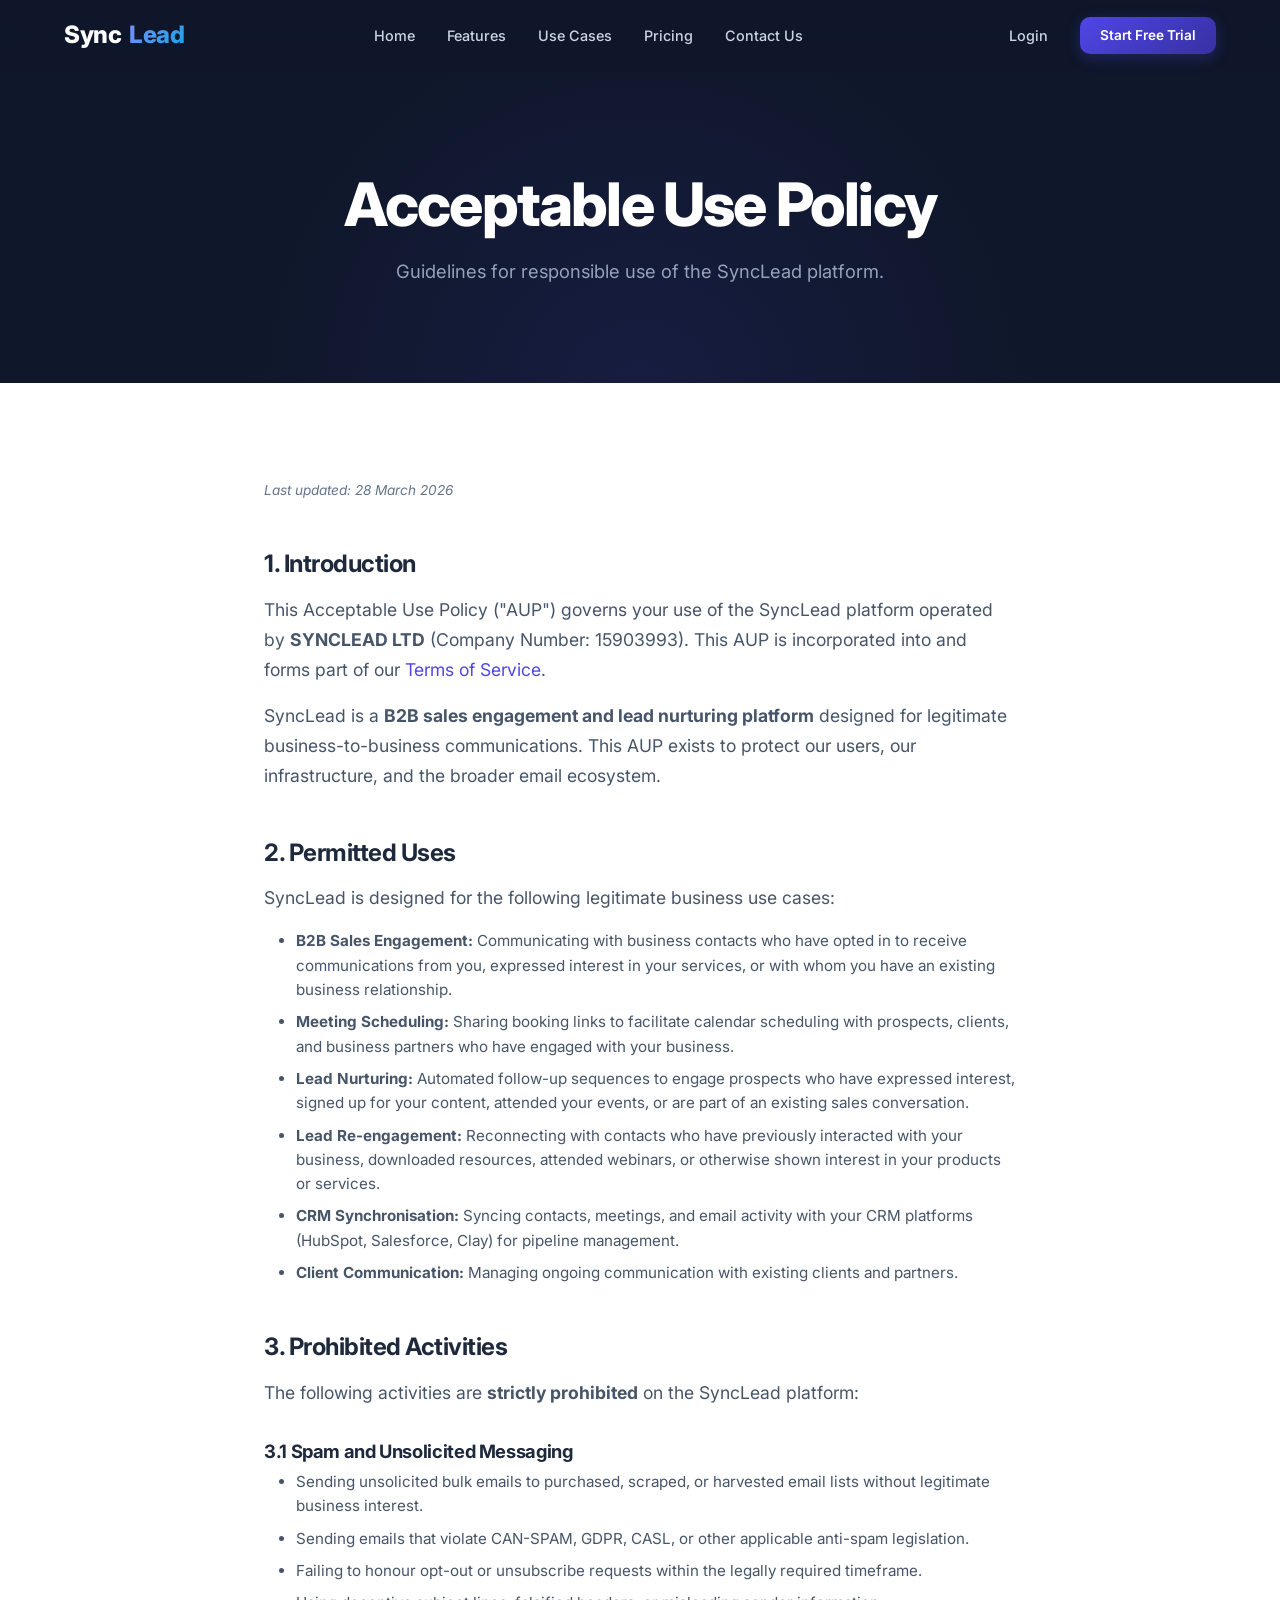
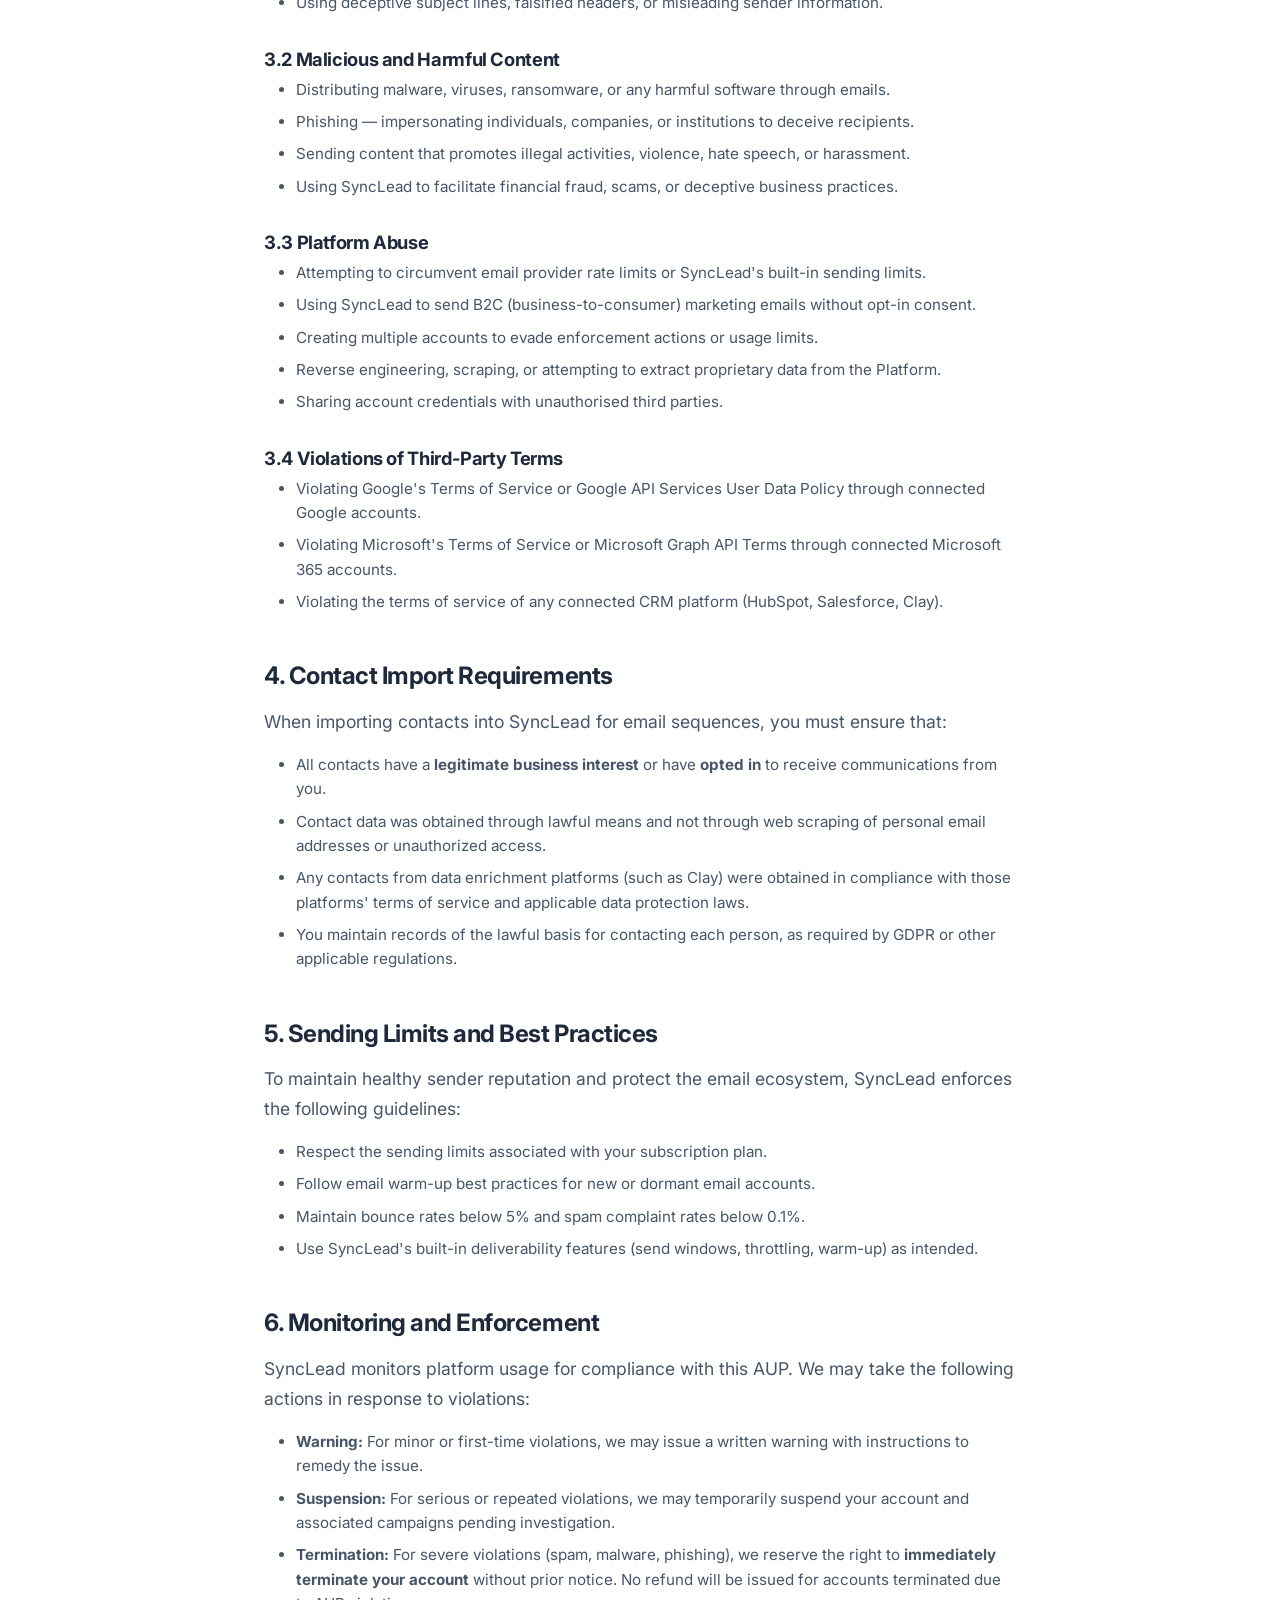
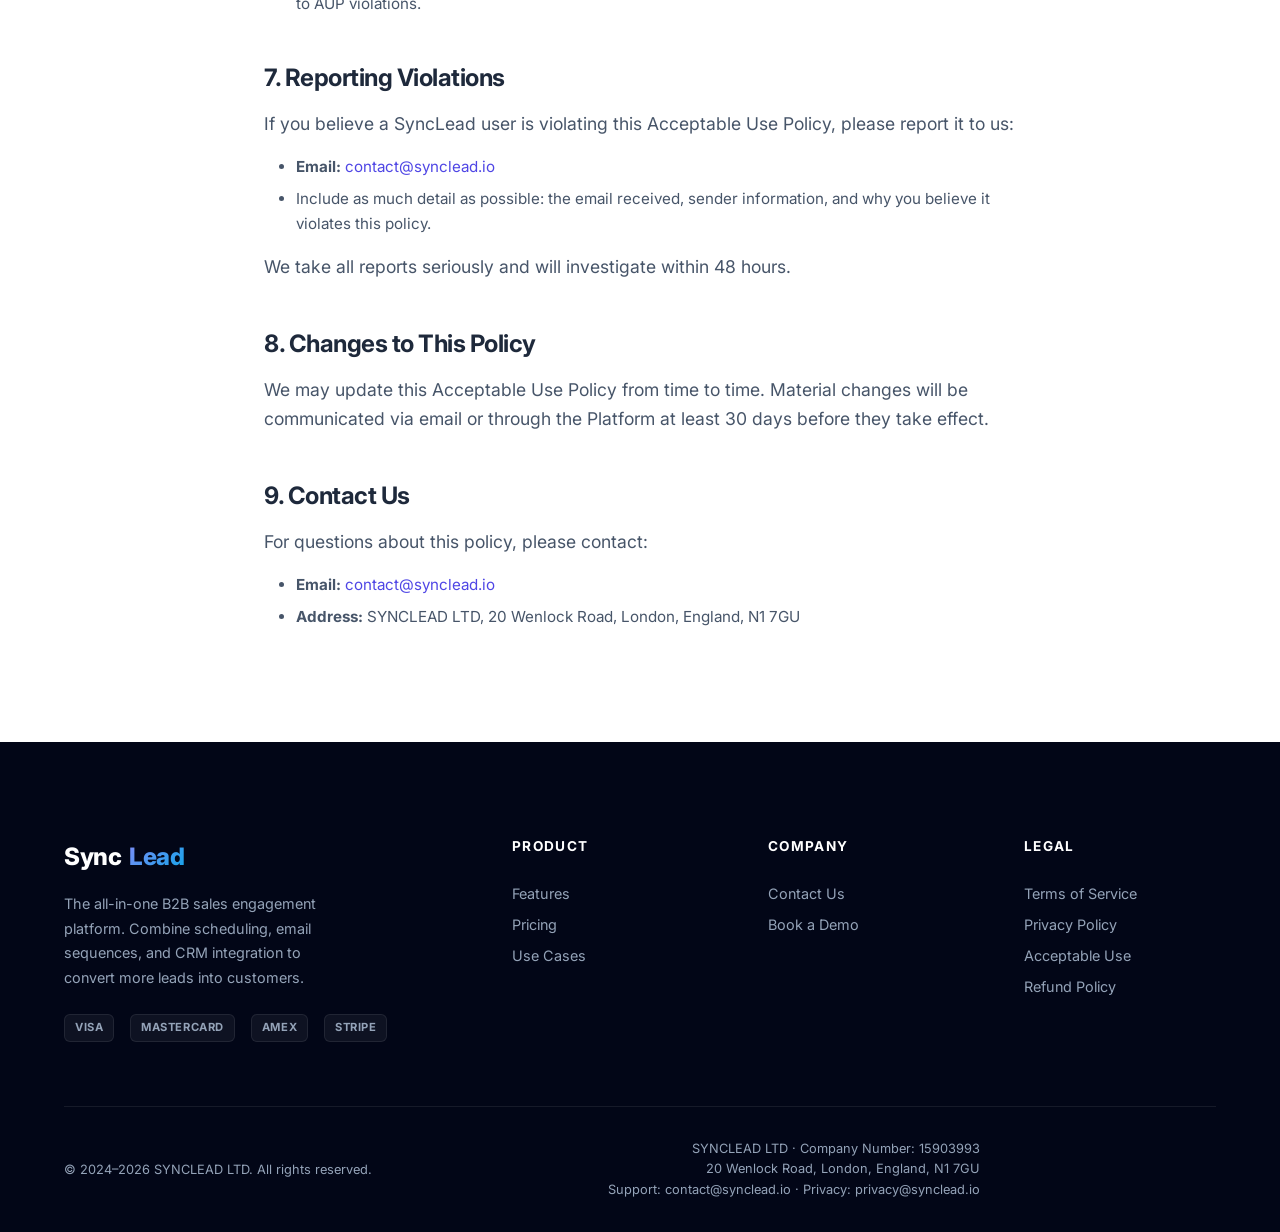
==== acceptable-use/index.html @ 943e2d4a "Initial commit: Synclead website" ====
<!DOCTYPE html>
<html lang="en">
<head>
  <meta charset="UTF-8">
  <meta name="viewport" content="width=device-width, initial-scale=1.0">
  <title>Acceptable Use Policy — SyncLead</title>
  <meta name="description" content="SyncLead Acceptable Use Policy. Learn about permitted and prohibited uses of our B2B sales engagement platform. Anti-spam compliance and enforcement guidelines.">
  <meta name="author" content="SYNCLEAD LTD">
  <link rel="canonical" href="https://synclead.io/acceptable-use">
  <link rel="stylesheet" href="../css/index.css">
</head>
<body>

  <!-- Navigation -->
  <nav class="navbar" id="navbar">
    <div class="container">
      <a href="../index.html" class="nav-logo">Sync<span>Lead</span></a>
      <div class="nav-links" id="nav-links">
        <a href="../index.html">Home</a>
        <a href="../features/index.html">Features</a>
        <a href="../use-cases/index.html">Use Cases</a>
        <a href="../pricing/index.html">Pricing</a>
        <a href="../contact/index.html">Contact Us</a>
      </div>
      <div class="nav-actions" id="nav-actions">
        <a href="https://calendly.com/mubashar_ali/mubashar" class="btn-login">Login</a>
        <a href="https://calendly.com/mubashar_ali/mubashar" class="btn btn-primary btn-sm">Start Free Trial</a>
      </div>
      <button class="nav-toggle" id="nav-toggle" aria-label="Toggle navigation">
        <span></span><span></span><span></span>
      </button>
    </div>
  </nav>

  <!-- Page Header -->
  <section class="page-header">
    <div class="container">
      <h1>Acceptable Use Policy</h1>
      <p>Guidelines for responsible use of the SyncLead platform.</p>
    </div>
  </section>

  <!-- Content -->
  <div class="legal-content">
    <p class="legal-updated">Last updated: 28 March 2026</p>

    <h2>1. Introduction</h2>
    <p>This Acceptable Use Policy ("AUP") governs your use of the SyncLead platform operated by <strong>SYNCLEAD LTD</strong> (Company Number: 15903993). This AUP is incorporated into and forms part of our <a href="../terms/index.html">Terms of Service</a>.</p>
    <p>SyncLead is a <strong>B2B sales engagement and lead nurturing platform</strong> designed for legitimate business-to-business communications. This AUP exists to protect our users, our infrastructure, and the broader email ecosystem.</p>

    <h2>2. Permitted Uses</h2>
    <p>SyncLead is designed for the following legitimate business use cases:</p>
    <ul>
      <li><strong>B2B Sales Engagement:</strong> Communicating with business contacts who have opted in to receive communications from you, expressed interest in your services, or with whom you have an existing business relationship.</li>
      <li><strong>Meeting Scheduling:</strong> Sharing booking links to facilitate calendar scheduling with prospects, clients, and business partners who have engaged with your business.</li>
      <li><strong>Lead Nurturing:</strong> Automated follow-up sequences to engage prospects who have expressed interest, signed up for your content, attended your events, or are part of an existing sales conversation.</li>
      <li><strong>Lead Re-engagement:</strong> Reconnecting with contacts who have previously interacted with your business, downloaded resources, attended webinars, or otherwise shown interest in your products or services.</li>
      <li><strong>CRM Synchronisation:</strong> Syncing contacts, meetings, and email activity with your CRM platforms (HubSpot, Salesforce, Clay) for pipeline management.</li>
      <li><strong>Client Communication:</strong> Managing ongoing communication with existing clients and partners.</li>
    </ul>

    <h2>3. Prohibited Activities</h2>
    <p>The following activities are <strong>strictly prohibited</strong> on the SyncLead platform:</p>

    <h3>3.1 Spam and Unsolicited Messaging</h3>
    <ul>
      <li>Sending unsolicited bulk emails to purchased, scraped, or harvested email lists without legitimate business interest.</li>
      <li>Sending emails that violate CAN-SPAM, GDPR, CASL, or other applicable anti-spam legislation.</li>
      <li>Failing to honour opt-out or unsubscribe requests within the legally required timeframe.</li>
      <li>Using deceptive subject lines, falsified headers, or misleading sender information.</li>
    </ul>

    <h3>3.2 Malicious and Harmful Content</h3>
    <ul>
      <li>Distributing malware, viruses, ransomware, or any harmful software through emails.</li>
      <li>Phishing — impersonating individuals, companies, or institutions to deceive recipients.</li>
      <li>Sending content that promotes illegal activities, violence, hate speech, or harassment.</li>
      <li>Using SyncLead to facilitate financial fraud, scams, or deceptive business practices.</li>
    </ul>

    <h3>3.3 Platform Abuse</h3>
    <ul>
      <li>Attempting to circumvent email provider rate limits or SyncLead's built-in sending limits.</li>
      <li>Using SyncLead to send B2C (business-to-consumer) marketing emails without opt-in consent.</li>
      <li>Creating multiple accounts to evade enforcement actions or usage limits.</li>
      <li>Reverse engineering, scraping, or attempting to extract proprietary data from the Platform.</li>
      <li>Sharing account credentials with unauthorised third parties.</li>
    </ul>

    <h3>3.4 Violations of Third-Party Terms</h3>
    <ul>
      <li>Violating Google's Terms of Service or Google API Services User Data Policy through connected Google accounts.</li>
      <li>Violating Microsoft's Terms of Service or Microsoft Graph API Terms through connected Microsoft 365 accounts.</li>
      <li>Violating the terms of service of any connected CRM platform (HubSpot, Salesforce, Clay).</li>
    </ul>

    <h2>4. Contact Import Requirements</h2>
    <p>When importing contacts into SyncLead for email sequences, you must ensure that:</p>
    <ul>
      <li>All contacts have a <strong>legitimate business interest</strong> or have <strong>opted in</strong> to receive communications from you.</li>
      <li>Contact data was obtained through lawful means and not through web scraping of personal email addresses or unauthorized access.</li>
      <li>Any contacts from data enrichment platforms (such as Clay) were obtained in compliance with those platforms' terms of service and applicable data protection laws.</li>
      <li>You maintain records of the lawful basis for contacting each person, as required by GDPR or other applicable regulations.</li>
    </ul>

    <h2>5. Sending Limits and Best Practices</h2>
    <p>To maintain healthy sender reputation and protect the email ecosystem, SyncLead enforces the following guidelines:</p>
    <ul>
      <li>Respect the sending limits associated with your subscription plan.</li>
      <li>Follow email warm-up best practices for new or dormant email accounts.</li>
      <li>Maintain bounce rates below 5% and spam complaint rates below 0.1%.</li>
      <li>Use SyncLead's built-in deliverability features (send windows, throttling, warm-up) as intended.</li>
    </ul>

    <h2>6. Monitoring and Enforcement</h2>
    <p>SyncLead monitors platform usage for compliance with this AUP. We may take the following actions in response to violations:</p>
    <ul>
      <li><strong>Warning:</strong> For minor or first-time violations, we may issue a written warning with instructions to remedy the issue.</li>
      <li><strong>Suspension:</strong> For serious or repeated violations, we may temporarily suspend your account and associated campaigns pending investigation.</li>
      <li><strong>Termination:</strong> For severe violations (spam, malware, phishing), we reserve the right to <strong>immediately terminate your account</strong> without prior notice. No refund will be issued for accounts terminated due to AUP violations.</li>
    </ul>

    <h2>7. Reporting Violations</h2>
    <p>If you believe a SyncLead user is violating this Acceptable Use Policy, please report it to us:</p>
    <ul>
      <li><strong>Email:</strong> <a href="mailto:contact@synclead.io">contact@synclead.io</a></li>
      <li>Include as much detail as possible: the email received, sender information, and why you believe it violates this policy.</li>
    </ul>
    <p>We take all reports seriously and will investigate within 48 hours.</p>

    <h2>8. Changes to This Policy</h2>
    <p>We may update this Acceptable Use Policy from time to time. Material changes will be communicated via email or through the Platform at least 30 days before they take effect.</p>

    <h2>9. Contact Us</h2>
    <p>For questions about this policy, please contact:</p>
    <ul>
      <li><strong>Email:</strong> <a href="mailto:contact@synclead.io">contact@synclead.io</a></li>
      <li><strong>Address:</strong> SYNCLEAD LTD, 20 Wenlock Road, London, England, N1 7GU</li>
    </ul>
  </div>

  <!-- Footer -->
  <footer class="footer" id="footer">
    <div class="container">
      <div class="footer-grid">
        <div class="footer-brand">
          <div class="nav-logo">Sync<span>Lead</span></div>
          <p>The all-in-one B2B sales engagement platform. Combine scheduling, email sequences, and CRM integration to convert more leads into customers.</p>
          <div class="payment-icons">
            <span class="payment-icon">Visa</span>
            <span class="payment-icon">Mastercard</span>
            <span class="payment-icon">Amex</span>
            <span class="payment-icon">Stripe</span>
          </div>
        </div>
        <div class="footer-column">
          <h4>Product</h4>
          <a href="../features/index.html">Features</a>
          <a href="../pricing/index.html">Pricing</a>
          <a href="../use-cases/index.html">Use Cases</a>
        </div>
        <div class="footer-column">
          <h4>Company</h4>
          <a href="../contact/index.html">Contact Us</a>
          <a href="https://calendly.com/mubashar_ali/mubashar">Book a Demo</a>
        </div>
        <div class="footer-column">
          <h4>Legal</h4>
          <a href="../terms/index.html">Terms of Service</a>
          <a href="../privacy/index.html">Privacy Policy</a>
          <a href="../acceptable-use/index.html">Acceptable Use</a>
          <a href="../refund/index.html">Refund Policy</a>
        </div>
      </div>
      <div class="footer-bottom">
        <p>&copy; 2024–2026 SYNCLEAD LTD. All rights reserved.</p>
        <div class="footer-legal">
          <p>SYNCLEAD LTD &middot; Company Number: 15903993<br>
          20 Wenlock Road, London, England, N1 7GU</p>
          <p>Support: <a href="mailto:contact@synclead.io">contact@synclead.io</a> &middot; Privacy: <a href="mailto:privacy@synclead.io">privacy@synclead.io</a></p>
        </div>
        <div class="payment-icons" style="visibility: hidden;"></div>
      </div>
    </div>
  </footer>

  <script src="../js/main.js"></script>
</body>
</html>
---- css/index.css ----
/* ================================================================
   SYNCLEAD.IO — Design System
   A clean, modern, enterprise-grade SaaS design system
   ================================================================ */

/* ── Google Font Import ───────────────────────────────────────── */
@import url('https://fonts.googleapis.com/css2?family=Inter:wght@300;400;500;600;700;800;900&display=swap');

/* ── CSS Custom Properties ────────────────────────────────────── */
:root {
  /* Brand Colors */
  --primary: #4F46E5;
  --primary-light: #818CF8;
  --primary-lighter: #C7D2FE;
  --primary-dark: #3730A3;
  --primary-darker: #312E81;
  --secondary: #0EA5E9;
  --secondary-light: #38BDF8;
  --secondary-dark: #0284C7;
  --accent: #8B5CF6;

  /* Backgrounds */
  --bg-dark: #0F172A;
  --bg-darker: #020617;
  --bg-medium: #1E293B;
  --bg-light: #F8FAFC;
  --bg-white: #FFFFFF;
  --bg-card-dark: rgba(30, 41, 59, 0.5);
  --bg-glass: rgba(255, 255, 255, 0.05);

  /* Text */
  --text-white: #FFFFFF;
  --text-primary: #F1F5F9;
  --text-secondary: #CBD5E1;
  --text-muted: #94A3B8;
  --text-dark: #1E293B;
  --text-dark-secondary: #475569;
  --text-dark-muted: #64748B;

  /* Status */
  --success: #10B981;
  --warning: #F59E0B;
  --error: #EF4444;

  /* Borders */
  --border-dark: rgba(255, 255, 255, 0.08);
  --border-light: rgba(0, 0, 0, 0.08);
  --border-primary: rgba(79, 70, 229, 0.3);

  /* Shadows */
  --shadow-sm: 0 1px 2px rgba(0, 0, 0, 0.05);
  --shadow-md: 0 4px 6px -1px rgba(0, 0, 0, 0.1), 0 2px 4px -2px rgba(0, 0, 0, 0.1);
  --shadow-lg: 0 10px 15px -3px rgba(0, 0, 0, 0.1), 0 4px 6px -4px rgba(0, 0, 0, 0.1);
  --shadow-xl: 0 20px 25px -5px rgba(0, 0, 0, 0.1), 0 8px 10px -6px rgba(0, 0, 0, 0.1);
  --shadow-glow: 0 0 40px rgba(79, 70, 229, 0.15);
  --shadow-glow-strong: 0 0 60px rgba(79, 70, 229, 0.25);

  /* Spacing */
  --space-xs: 0.25rem;
  --space-sm: 0.5rem;
  --space-md: 1rem;
  --space-lg: 1.5rem;
  --space-xl: 2rem;
  --space-2xl: 3rem;
  --space-3xl: 4rem;
  --space-4xl: 6rem;
  --space-5xl: 8rem;

  /* Radii */
  --radius-sm: 6px;
  --radius-md: 10px;
  --radius-lg: 16px;
  --radius-xl: 24px;
  --radius-full: 9999px;

  /* Transitions */
  --ease-out: cubic-bezier(0.16, 1, 0.3, 1);
  --ease-bounce: cubic-bezier(0.34, 1.56, 0.64, 1);
  --transition-fast: 150ms var(--ease-out);
  --transition-base: 250ms var(--ease-out);
  --transition-slow: 400ms var(--ease-out);

  /* Layout */
  --container-max: 1200px;
  --container-wide: 1400px;
  --nav-height: 72px;
}

/* ── CSS Reset & Base ─────────────────────────────────────────── */
*,
*::before,
*::after {
  margin: 0;
  padding: 0;
  box-sizing: border-box;
}

html {
  scroll-behavior: smooth;
  font-size: 16px;
  -webkit-text-size-adjust: 100%;
}

body {
  font-family: 'Inter', -apple-system, BlinkMacSystemFont, 'Segoe UI', Roboto, sans-serif;
  font-weight: 400;
  line-height: 1.6;
  color: var(--text-dark);
  background-color: var(--bg-white);
  overflow-x: hidden;
  -webkit-font-smoothing: antialiased;
  -moz-osx-font-smoothing: grayscale;
}

img {
  max-width: 100%;
  height: auto;
  display: block;
}

a {
  text-decoration: none;
  color: inherit;
  transition: color var(--transition-fast);
}

ul, ol {
  list-style: none;
}

button, input, textarea, select {
  font-family: inherit;
  font-size: inherit;
  border: none;
  outline: none;
  background: none;
}

button {
  cursor: pointer;
}

/* ── Typography ───────────────────────────────────────────────── */
h1, h2, h3, h4, h5, h6 {
  font-weight: 700;
  line-height: 1.2;
  letter-spacing: -0.02em;
}

h1 {
  font-size: clamp(2.25rem, 5vw, 3.75rem);
  font-weight: 800;
  letter-spacing: -0.03em;
}

h2 {
  font-size: clamp(1.75rem, 4vw, 2.75rem);
}

h3 {
  font-size: clamp(1.25rem, 2.5vw, 1.75rem);
}

h4 {
  font-size: clamp(1.1rem, 2vw, 1.35rem);
}

p {
  font-size: clamp(0.95rem, 1.5vw, 1.1rem);
  color: var(--text-dark-secondary);
  line-height: 1.7;
}

.text-gradient {
  background: linear-gradient(135deg, var(--primary-light), var(--secondary));
  -webkit-background-clip: text;
  -webkit-text-fill-color: transparent;
  background-clip: text;
}

.text-gradient-hero {
  background: linear-gradient(135deg, var(--text-white), var(--primary-lighter));
  -webkit-background-clip: text;
  -webkit-text-fill-color: transparent;
  background-clip: text;
}

/* ── Layout Utilities ─────────────────────────────────────────── */
.container {
  width: 100%;
  max-width: var(--container-max);
  margin: 0 auto;
  padding: 0 var(--space-lg);
}

.container-wide {
  max-width: var(--container-wide);
}

.section {
  padding: var(--space-5xl) 0;
}

.section-sm {
  padding: var(--space-3xl) 0;
}

.section-dark {
  background-color: var(--bg-dark);
  color: var(--text-primary);
}

.section-darker {
  background-color: var(--bg-darker);
  color: var(--text-primary);
}

.section-light {
  background-color: var(--bg-light);
}

.section-header {
  text-align: center;
  max-width: 700px;
  margin: 0 auto var(--space-3xl);
}

.section-header .badge {
  display: inline-flex;
  align-items: center;
  gap: var(--space-sm);
  padding: var(--space-xs) var(--space-md);
  border-radius: var(--radius-full);
  font-size: 0.8rem;
  font-weight: 600;
  text-transform: uppercase;
  letter-spacing: 0.05em;
  margin-bottom: var(--space-lg);
}

.badge-primary {
  background: rgba(79, 70, 229, 0.1);
  color: var(--primary);
  border: 1px solid rgba(79, 70, 229, 0.2);
}

.badge-primary-dark {
  background: rgba(79, 70, 229, 0.15);
  color: var(--primary-light);
  border: 1px solid rgba(79, 70, 229, 0.3);
}

.section-header h2 {
  margin-bottom: var(--space-md);
}

.section-header p {
  color: var(--text-dark-muted);
  font-size: 1.1rem;
}

.section-dark .section-header p {
  color: var(--text-muted);
}

/* ── Buttons ──────────────────────────────────────────────────── */
.btn {
  display: inline-flex;
  align-items: center;
  justify-content: center;
  gap: var(--space-sm);
  padding: 0.75rem 1.75rem;
  font-weight: 600;
  font-size: 0.95rem;
  border-radius: var(--radius-md);
  transition: all var(--transition-base);
  white-space: nowrap;
  position: relative;
  overflow: hidden;
}

.btn-primary {
  background: linear-gradient(135deg, var(--primary), var(--primary-dark));
  color: var(--text-white);
  box-shadow: 0 4px 15px rgba(79, 70, 229, 0.3);
}

.btn-primary:hover {
  transform: translateY(-2px);
  box-shadow: 0 8px 25px rgba(79, 70, 229, 0.4);
  background: linear-gradient(135deg, var(--primary-light), var(--primary));
}

.btn-secondary {
  background: var(--bg-glass);
  color: var(--text-white);
  border: 1px solid var(--border-dark);
  backdrop-filter: blur(10px);
}

.btn-secondary:hover {
  background: rgba(255, 255, 255, 0.1);
  border-color: rgba(255, 255, 255, 0.2);
  transform: translateY(-2px);
}

.btn-outline {
  background: transparent;
  color: var(--primary);
  border: 2px solid var(--primary);
}

.btn-outline:hover {
  background: var(--primary);
  color: var(--text-white);
  transform: translateY(-2px);
}

.btn-outline-light {
  background: transparent;
  color: var(--text-white);
  border: 2px solid rgba(255, 255, 255, 0.3);
}

.btn-outline-light:hover {
  background: rgba(255, 255, 255, 0.1);
  border-color: rgba(255, 255, 255, 0.5);
  transform: translateY(-2px);
}

.btn-lg {
  padding: 1rem 2.25rem;
  font-size: 1.05rem;
  border-radius: var(--radius-lg);
}

.btn-sm {
  padding: 0.5rem 1.25rem;
  font-size: 0.85rem;
}

.btn-group {
  display: flex;
  gap: var(--space-md);
  flex-wrap: wrap;
}

/* ── Navigation ───────────────────────────────────────────────── */
.navbar {
  position: fixed;
  top: 0;
  left: 0;
  right: 0;
  height: var(--nav-height);
  z-index: 1000;
  transition: all var(--transition-base);
  background: rgba(15, 23, 42, 0.8);
  backdrop-filter: blur(20px);
  border-bottom: 1px solid transparent;
}

.navbar.scrolled {
  background: rgba(15, 23, 42, 0.95);
  border-bottom-color: var(--border-dark);
  box-shadow: 0 4px 30px rgba(0, 0, 0, 0.2);
}

.navbar .container {
  display: flex;
  align-items: center;
  justify-content: space-between;
  height: 100%;
}

.nav-logo {
  font-size: 1.5rem;
  font-weight: 800;
  color: var(--text-white);
  letter-spacing: -0.02em;
  display: flex;
  align-items: center;
  gap: var(--space-sm);
}

.nav-logo span {
  background: linear-gradient(135deg, var(--primary-light), var(--secondary));
  -webkit-background-clip: text;
  -webkit-text-fill-color: transparent;
  background-clip: text;
}

.nav-links {
  display: flex;
  align-items: center;
  gap: var(--space-xl);
}

.nav-links a {
  color: var(--text-secondary);
  font-weight: 500;
  font-size: 0.9rem;
  transition: color var(--transition-fast);
  position: relative;
}

.nav-links a:hover,
.nav-links a.active {
  color: var(--text-white);
}

.nav-links a::after {
  content: '';
  position: absolute;
  bottom: -4px;
  left: 0;
  width: 0;
  height: 2px;
  background: linear-gradient(90deg, var(--primary), var(--secondary));
  border-radius: 1px;
  transition: width var(--transition-base);
}

.nav-links a:hover::after,
.nav-links a.active::after {
  width: 100%;
}

.nav-actions {
  display: flex;
  align-items: center;
  gap: var(--space-md);
}

.nav-actions .btn-login {
  color: var(--text-secondary);
  font-weight: 500;
  font-size: 0.9rem;
  padding: 0.5rem 1rem;
}

.nav-actions .btn-login:hover {
  color: var(--text-white);
}

/* Mobile hamburger */
.nav-toggle {
  display: none;
  flex-direction: column;
  gap: 5px;
  cursor: pointer;
  padding: 5px;
  z-index: 1001;
}

.nav-toggle span {
  display: block;
  width: 24px;
  height: 2px;
  background: var(--text-white);
  border-radius: 2px;
  transition: all var(--transition-base);
}

.nav-toggle.active span:nth-child(1) {
  transform: rotate(45deg) translate(5px, 5px);
}

.nav-toggle.active span:nth-child(2) {
  opacity: 0;
}

.nav-toggle.active span:nth-child(3) {
  transform: rotate(-45deg) translate(5px, -5px);
}

/* ── Hero Section ─────────────────────────────────────────────── */
.hero {
  position: relative;
  min-height: 100vh;
  display: flex;
  align-items: center;
  background: var(--bg-dark);
  overflow: hidden;
  padding-top: var(--nav-height);
}

.hero-bg {
  position: absolute;
  inset: 0;
  overflow: hidden;
}

.hero-bg::before {
  content: '';
  position: absolute;
  top: -50%;
  left: -50%;
  width: 200%;
  height: 200%;
  background: radial-gradient(circle at 30% 40%, rgba(79, 70, 229, 0.15) 0%, transparent 50%),
              radial-gradient(circle at 70% 60%, rgba(14, 165, 233, 0.1) 0%, transparent 50%),
              radial-gradient(circle at 50% 80%, rgba(139, 92, 246, 0.08) 0%, transparent 50%);
  animation: heroBgFloat 20s ease-in-out infinite;
}

@keyframes heroBgFloat {
  0%, 100% { transform: translate(0, 0) rotate(0deg); }
  33% { transform: translate(2%, 1%) rotate(1deg); }
  66% { transform: translate(-1%, -2%) rotate(-1deg); }
}

.hero-grid {
  position: absolute;
  inset: 0;
  background-image:
    linear-gradient(rgba(255, 255, 255, 0.03) 1px, transparent 1px),
    linear-gradient(90deg, rgba(255, 255, 255, 0.03) 1px, transparent 1px);
  background-size: 60px 60px;
  mask-image: radial-gradient(ellipse at center, black 30%, transparent 70%);
}

.hero .container {
  position: relative;
  z-index: 1;
}

.hero-content {
  display: grid;
  grid-template-columns: 1fr 1fr;
  gap: var(--space-3xl);
  align-items: center;
  padding: var(--space-3xl) 0;
}

.hero-text {
  max-width: 560px;
}

.hero-text h1 {
  color: var(--text-white);
  margin-bottom: var(--space-lg);
}

.hero-text .hero-subtitle {
  font-size: clamp(1.05rem, 1.8vw, 1.2rem);
  color: var(--text-muted);
  margin-bottom: var(--space-2xl);
  line-height: 1.7;
}

.hero-image {
  position: relative;
}

.hero-image img {
  border-radius: var(--radius-xl);
  box-shadow: var(--shadow-glow-strong), 0 25px 50px rgba(0, 0, 0, 0.3);
  border: 1px solid var(--border-dark);
}

.hero-image::before {
  content: '';
  position: absolute;
  inset: -2px;
  background: linear-gradient(135deg, var(--primary), var(--secondary), var(--accent));
  border-radius: calc(var(--radius-xl) + 2px);
  opacity: 0.3;
  z-index: -1;
  filter: blur(20px);
}

/* ── Page Header (for subpages) ───────────────────────────────── */
.page-header {
  background: var(--bg-dark);
  padding: calc(var(--nav-height) + var(--space-4xl)) 0 var(--space-4xl);
  text-align: center;
  position: relative;
  overflow: hidden;
}

.page-header::before {
  content: '';
  position: absolute;
  top: 0;
  left: 50%;
  transform: translateX(-50%);
  width: 800px;
  height: 800px;
  background: radial-gradient(circle, rgba(79, 70, 229, 0.12) 0%, transparent 70%);
  pointer-events: none;
}

.page-header h1 {
  color: var(--text-white);
  margin-bottom: var(--space-md);
  position: relative;
}

.page-header p {
  color: var(--text-muted);
  font-size: 1.15rem;
  max-width: 600px;
  margin: 0 auto;
  position: relative;
}

/* ── Social Proof / Logo Bar ──────────────────────────────────── */
.social-proof {
  padding: var(--space-3xl) 0;
  background: var(--bg-dark);
  border-top: 1px solid var(--border-dark);
}

.social-proof p {
  text-align: center;
  color: var(--text-muted);
  font-size: 0.85rem;
  text-transform: uppercase;
  letter-spacing: 0.1em;
  font-weight: 600;
  margin-bottom: var(--space-xl);
}

.logo-grid {
  display: flex;
  align-items: center;
  justify-content: center;
  gap: var(--space-3xl);
  flex-wrap: wrap;
  opacity: 0.5;
}

.logo-grid .logo-placeholder {
  font-size: 1.2rem;
  font-weight: 700;
  color: var(--text-muted);
  letter-spacing: 0.05em;
}

/* ── How It Works (Steps) ─────────────────────────────────────── */
.steps-grid {
  display: grid;
  grid-template-columns: repeat(3, 1fr);
  gap: var(--space-2xl);
  position: relative;
}

.steps-grid::before {
  content: '';
  position: absolute;
  top: 60px;
  left: 16.67%;
  right: 16.67%;
  height: 2px;
  background: linear-gradient(90deg, var(--primary), var(--secondary));
  opacity: 0.3;
}

.step-card {
  text-align: center;
  position: relative;
}

.step-number {
  width: 56px;
  height: 56px;
  border-radius: var(--radius-full);
  background: linear-gradient(135deg, var(--primary), var(--primary-dark));
  color: var(--text-white);
  font-size: 1.25rem;
  font-weight: 800;
  display: flex;
  align-items: center;
  justify-content: center;
  margin: 0 auto var(--space-lg);
  box-shadow: 0 4px 20px rgba(79, 70, 229, 0.3);
  position: relative;
  z-index: 1;
}

.step-card h3 {
  margin-bottom: var(--space-sm);
}

.step-card p {
  font-size: 0.95rem;
  max-width: 300px;
  margin: 0 auto;
}

/* ── Feature Cards (Zig-Zag) ──────────────────────────────────── */
.feature-row {
  display: grid;
  grid-template-columns: 1fr 1fr;
  gap: var(--space-3xl);
  align-items: center;
  margin-bottom: var(--space-4xl);
}

.feature-row:last-child {
  margin-bottom: 0;
}

.feature-row.reverse .feature-text {
  order: 2;
}

.feature-row.reverse .feature-visual {
  order: 1;
}

.feature-text h3 {
  margin-bottom: var(--space-md);
  color: var(--text-dark);
}

.feature-text p {
  margin-bottom: var(--space-lg);
}

.feature-text .feature-list {
  display: flex;
  flex-direction: column;
  gap: var(--space-sm);
}

.feature-text .feature-list li {
  display: flex;
  align-items: center;
  gap: var(--space-sm);
  color: var(--text-dark-secondary);
  font-size: 0.95rem;
}

.feature-text .feature-list li::before {
  content: '✓';
  display: inline-flex;
  align-items: center;
  justify-content: center;
  width: 20px;
  height: 20px;
  border-radius: var(--radius-full);
  background: rgba(16, 185, 129, 0.1);
  color: var(--success);
  font-size: 0.7rem;
  font-weight: 700;
  flex-shrink: 0;
}

.feature-visual img {
  border-radius: var(--radius-lg);
  box-shadow: var(--shadow-xl);
  border: 1px solid var(--border-light);
}

/* Dark section feature rows */
.section-dark .feature-text h3 {
  color: var(--text-white);
}

.section-dark .feature-text p {
  color: var(--text-muted);
}

.section-dark .feature-text .feature-list li {
  color: var(--text-secondary);
}

.section-dark .feature-visual img {
  border-color: var(--border-dark);
  box-shadow: var(--shadow-glow);
}

/* ── Feature Grid Cards ───────────────────────────────────────── */
.feature-grid {
  display: grid;
  grid-template-columns: repeat(3, 1fr);
  gap: var(--space-xl);
}

.feature-card {
  background: var(--bg-white);
  border: 1px solid var(--border-light);
  border-radius: var(--radius-lg);
  padding: var(--space-2xl);
  transition: all var(--transition-base);
  position: relative;
  overflow: hidden;
}

.feature-card::before {
  content: '';
  position: absolute;
  top: 0;
  left: 0;
  right: 0;
  height: 3px;
  background: linear-gradient(90deg, var(--primary), var(--secondary));
  opacity: 0;
  transition: opacity var(--transition-base);
}

.feature-card:hover {
  transform: translateY(-4px);
  box-shadow: var(--shadow-xl);
  border-color: var(--border-primary);
}

.feature-card:hover::before {
  opacity: 1;
}

.feature-card-icon {
  width: 48px;
  height: 48px;
  border-radius: var(--radius-md);
  background: linear-gradient(135deg, rgba(79, 70, 229, 0.1), rgba(14, 165, 233, 0.1));
  display: flex;
  align-items: center;
  justify-content: center;
  font-size: 1.5rem;
  margin-bottom: var(--space-lg);
}

.feature-card h4 {
  margin-bottom: var(--space-sm);
  color: var(--text-dark);
}

.feature-card p {
  font-size: 0.9rem;
  color: var(--text-dark-muted);
}

/* Dark feature cards */
.section-dark .feature-card {
  background: var(--bg-card-dark);
  border-color: var(--border-dark);
}

.section-dark .feature-card:hover {
  border-color: var(--border-primary);
  box-shadow: var(--shadow-glow);
}

.section-dark .feature-card h4 {
  color: var(--text-white);
}

.section-dark .feature-card p {
  color: var(--text-muted);
}

/* ── Pricing Cards ────────────────────────────────────────────── */
.pricing-grid {
  display: grid;
  grid-template-columns: repeat(3, 1fr);
  gap: var(--space-xl);
  align-items: start;
}

.pricing-card {
  background: var(--bg-white);
  border: 1px solid var(--border-light);
  border-radius: var(--radius-xl);
  padding: var(--space-2xl);
  transition: all var(--transition-base);
  position: relative;
}

.pricing-card.featured {
  border-color: var(--primary);
  box-shadow: var(--shadow-glow), var(--shadow-xl);
  transform: scale(1.05);
  z-index: 1;
}

.pricing-card.featured::before {
  content: '';
  position: absolute;
  top: 0;
  left: 0;
  right: 0;
  height: 4px;
  background: linear-gradient(90deg, var(--primary), var(--secondary));
  border-radius: var(--radius-xl) var(--radius-xl) 0 0;
}

.pricing-badge {
  display: inline-block;
  background: linear-gradient(135deg, var(--primary), var(--secondary));
  color: var(--text-white);
  font-size: 0.75rem;
  font-weight: 700;
  padding: 4px 12px;
  border-radius: var(--radius-full);
  text-transform: uppercase;
  letter-spacing: 0.05em;
  margin-bottom: var(--space-md);
}

.pricing-card h3 {
  font-size: 1.35rem;
  margin-bottom: var(--space-sm);
}

.pricing-card .price {
  display: flex;
  align-items: baseline;
  gap: var(--space-xs);
  margin-bottom: var(--space-md);
}

.pricing-card .price .amount {
  font-size: 3rem;
  font-weight: 800;
  color: var(--text-dark);
  letter-spacing: -0.02em;
}

.pricing-card .price .period {
  color: var(--text-dark-muted);
  font-size: 0.95rem;
}

.pricing-card .price .currency {
  font-size: 1.5rem;
  font-weight: 700;
  color: var(--text-dark);
  align-self: flex-start;
  margin-top: 8px;
}

.pricing-card .description {
  color: var(--text-dark-muted);
  font-size: 0.9rem;
  margin-bottom: var(--space-xl);
  padding-bottom: var(--space-xl);
  border-bottom: 1px solid var(--border-light);
}

.pricing-features {
  display: flex;
  flex-direction: column;
  gap: var(--space-sm);
  margin-bottom: var(--space-xl);
}

.pricing-features li {
  display: flex;
  align-items: center;
  gap: var(--space-sm);
  font-size: 0.9rem;
  color: var(--text-dark-secondary);
}

.pricing-features li .check {
  color: var(--success);
  font-weight: 700;
  flex-shrink: 0;
}

.pricing-card:hover {
  transform: translateY(-4px);
  box-shadow: var(--shadow-xl);
}

.pricing-card.featured:hover {
  transform: scale(1.05) translateY(-4px);
}

/* ── FAQ Accordion ────────────────────────────────────────────── */
.faq-list {
  max-width: 800px;
  margin: 0 auto;
  display: flex;
  flex-direction: column;
  gap: var(--space-md);
}

.faq-item {
  border: 1px solid var(--border-light);
  border-radius: var(--radius-md);
  overflow: hidden;
  transition: all var(--transition-base);
}

.faq-item:hover {
  border-color: var(--border-primary);
}

.faq-question {
  display: flex;
  align-items: center;
  justify-content: space-between;
  padding: var(--space-lg) var(--space-xl);
  cursor: pointer;
  font-weight: 600;
  color: var(--text-dark);
  width: 100%;
  text-align: left;
  font-size: 1rem;
  transition: color var(--transition-fast);
}

.faq-question:hover {
  color: var(--primary);
}

.faq-icon {
  font-size: 1.25rem;
  transition: transform var(--transition-base);
  color: var(--primary);
  flex-shrink: 0;
}

.faq-item.active .faq-icon {
  transform: rotate(45deg);
}

.faq-answer {
  max-height: 0;
  overflow: hidden;
  transition: max-height var(--transition-slow);
}

.faq-answer-inner {
  padding: 0 var(--space-xl) var(--space-lg);
  color: var(--text-dark-muted);
  font-size: 0.95rem;
  line-height: 1.7;
}

.faq-item.active .faq-answer {
  max-height: 500px;
}

/* ── Contact Form ─────────────────────────────────────────────── */
.contact-grid {
  display: grid;
  grid-template-columns: 1fr 1fr;
  gap: var(--space-3xl);
}

.contact-form {
  display: flex;
  flex-direction: column;
  gap: var(--space-lg);
}

.form-group {
  display: flex;
  flex-direction: column;
  gap: var(--space-sm);
}

.form-group label {
  font-weight: 600;
  font-size: 0.9rem;
  color: var(--text-dark);
}

.form-group input,
.form-group textarea,
.form-group select {
  padding: 0.75rem 1rem;
  border: 1px solid #E2E8F0;
  border-radius: var(--radius-md);
  font-size: 0.95rem;
  color: var(--text-dark);
  background: var(--bg-white);
  transition: all var(--transition-fast);
}

.form-group input:focus,
.form-group textarea:focus,
.form-group select:focus {
  border-color: var(--primary);
  box-shadow: 0 0 0 3px rgba(79, 70, 229, 0.1);
}

.form-group textarea {
  resize: vertical;
  min-height: 120px;
}

.contact-info-card {
  background: var(--bg-light);
  border-radius: var(--radius-xl);
  padding: var(--space-2xl);
}

.contact-info-item {
  display: flex;
  gap: var(--space-md);
  margin-bottom: var(--space-xl);
}

.contact-info-item:last-child {
  margin-bottom: 0;
}

.contact-info-icon {
  width: 44px;
  height: 44px;
  border-radius: var(--radius-md);
  background: linear-gradient(135deg, rgba(79, 70, 229, 0.1), rgba(14, 165, 233, 0.1));
  display: flex;
  align-items: center;
  justify-content: center;
  font-size: 1.2rem;
  flex-shrink: 0;
}

.contact-info-item h4 {
  font-size: 0.95rem;
  margin-bottom: 2px;
}

.contact-info-item p {
  font-size: 0.9rem;
  color: var(--text-dark-muted);
}

.contact-info-item a {
  color: var(--primary);
}

.contact-info-item a:hover {
  text-decoration: underline;
}

/* ── CTA Banner ───────────────────────────────────────────────── */
.cta-banner {
  background: linear-gradient(135deg, var(--primary-dark), var(--bg-dark));
  padding: var(--space-4xl) 0;
  text-align: center;
  position: relative;
  overflow: hidden;
}

.cta-banner::before {
  content: '';
  position: absolute;
  top: -50%;
  left: -50%;
  width: 200%;
  height: 200%;
  background: radial-gradient(circle at 50% 50%, rgba(79, 70, 229, 0.2) 0%, transparent 50%);
}

.cta-banner h2 {
  color: var(--text-white);
  margin-bottom: var(--space-md);
  position: relative;
}

.cta-banner p {
  color: var(--text-muted);
  font-size: 1.1rem;
  max-width: 500px;
  margin: 0 auto var(--space-2xl);
  position: relative;
}

.cta-banner .btn-group {
  justify-content: center;
  position: relative;
}

/* ── Footer ───────────────────────────────────────────────────── */
.footer {
  background: var(--bg-darker);
  color: var(--text-secondary);
  padding: var(--space-4xl) 0 0;
}

.footer-grid {
  display: grid;
  grid-template-columns: 2fr 1fr 1fr 1fr;
  gap: var(--space-3xl);
  margin-bottom: var(--space-3xl);
}

.footer-brand .nav-logo {
  margin-bottom: var(--space-md);
}

.footer-brand p {
  color: var(--text-muted);
  font-size: 0.9rem;
  max-width: 280px;
  margin-bottom: var(--space-lg);
}

.footer-column h4 {
  color: var(--text-white);
  font-size: 0.85rem;
  text-transform: uppercase;
  letter-spacing: 0.1em;
  margin-bottom: var(--space-lg);
}

.footer-column a {
  display: block;
  color: var(--text-muted);
  font-size: 0.9rem;
  padding: var(--space-xs) 0;
  transition: color var(--transition-fast);
}

.footer-column a:hover {
  color: var(--text-white);
}

.footer-bottom {
  border-top: 1px solid var(--border-dark);
  padding: var(--space-xl) 0;
  display: flex;
  align-items: center;
  justify-content: space-between;
  flex-wrap: wrap;
  gap: var(--space-md);
}

.footer-bottom p {
  color: var(--text-muted);
  font-size: 0.8rem;
}

.footer-legal {
  text-align: right;
}

.footer-legal p {
  font-size: 0.8rem;
  line-height: 1.6;
}

.payment-icons {
  display: flex;
  align-items: center;
  gap: var(--space-md);
}

.payment-icon {
  padding: 4px 10px;
  background: rgba(255, 255, 255, 0.05);
  border: 1px solid var(--border-dark);
  border-radius: var(--radius-sm);
  font-size: 0.7rem;
  font-weight: 700;
  color: var(--text-muted);
  text-transform: uppercase;
  letter-spacing: 0.05em;
}

/* ── Legal Pages ──────────────────────────────────────────────── */
.legal-content {
  max-width: 800px;
  margin: 0 auto;
  padding: var(--space-4xl) var(--space-lg);
}

.legal-content h2 {
  font-size: 1.5rem;
  margin-top: var(--space-2xl);
  margin-bottom: var(--space-md);
  color: var(--text-dark);
}

.legal-content h3 {
  font-size: 1.15rem;
  margin-top: var(--space-xl);
  margin-bottom: var(--space-sm);
}

.legal-content p {
  margin-bottom: var(--space-md);
}

.legal-content ul {
  margin-bottom: var(--space-md);
  padding-left: var(--space-xl);
}

.legal-content ul li {
  list-style: disc;
  margin-bottom: var(--space-sm);
  color: var(--text-dark-secondary);
  font-size: 0.95rem;
}

.legal-content a {
  color: var(--primary);
}

.legal-content a:hover {
  text-decoration: underline;
}

.legal-updated {
  font-size: 0.85rem;
  color: var(--text-dark-muted);
  font-style: italic;
  margin-bottom: var(--space-2xl);
}

/* ── Use Case Cards ───────────────────────────────────────────── */
.usecase-grid {
  display: grid;
  grid-template-columns: repeat(3, 1fr);
  gap: var(--space-xl);
}

.usecase-card {
  background: var(--bg-white);
  border: 1px solid var(--border-light);
  border-radius: var(--radius-xl);
  padding: var(--space-2xl);
  transition: all var(--transition-base);
  position: relative;
}

.usecase-card:hover {
  transform: translateY(-4px);
  box-shadow: var(--shadow-xl);
  border-color: var(--border-primary);
}

.usecase-icon {
  width: 56px;
  height: 56px;
  border-radius: var(--radius-lg);
  background: linear-gradient(135deg, rgba(79, 70, 229, 0.08), rgba(14, 165, 233, 0.08));
  display: flex;
  align-items: center;
  justify-content: center;
  font-size: 1.75rem;
  margin-bottom: var(--space-lg);
}

.usecase-card h3 {
  margin-bottom: var(--space-sm);
}

.usecase-card p {
  font-size: 0.9rem;
  margin-bottom: var(--space-lg);
}

.usecase-benefits {
  display: flex;
  flex-direction: column;
  gap: var(--space-xs);
}

.usecase-benefits li {
  display: flex;
  align-items: center;
  gap: var(--space-sm);
  font-size: 0.85rem;
  color: var(--text-dark-secondary);
}

.usecase-benefits li::before {
  content: '→';
  color: var(--primary);
  font-weight: 700;
}

/* ── Integrations Bar ─────────────────────────────────────────── */
.integrations-bar {
  display: flex;
  align-items: center;
  justify-content: center;
  gap: var(--space-2xl);
  flex-wrap: wrap;
  padding: var(--space-xl) 0;
}

.integration-badge {
  display: flex;
  align-items: center;
  gap: var(--space-sm);
  padding: var(--space-sm) var(--space-lg);
  background: var(--bg-white);
  border: 1px solid var(--border-light);
  border-radius: var(--radius-full);
  font-weight: 600;
  font-size: 0.9rem;
  color: var(--text-dark-secondary);
  transition: all var(--transition-base);
}

.integration-badge:hover {
  border-color: var(--border-primary);
  box-shadow: var(--shadow-md);
}

.section-dark .integration-badge {
  background: var(--bg-card-dark);
  border-color: var(--border-dark);
  color: var(--text-secondary);
}

.section-dark .integration-badge:hover {
  border-color: var(--border-primary);
}

/* ── Testimonials ─────────────────────────────────────────────── */
.testimonials-grid {
  display: grid;
  grid-template-columns: repeat(3, 1fr);
  gap: var(--space-xl);
}

.testimonial-card {
  background: var(--bg-card-dark);
  border: 1px solid var(--border-dark);
  border-radius: var(--radius-lg);
  padding: var(--space-2xl);
}

.testimonial-stars {
  color: #FBBF24;
  font-size: 0.9rem;
  margin-bottom: var(--space-md);
  letter-spacing: 2px;
}

.testimonial-card blockquote {
  font-size: 0.95rem;
  color: var(--text-secondary);
  line-height: 1.7;
  font-style: italic;
  margin-bottom: var(--space-lg);
}

.testimonial-author {
  display: flex;
  align-items: center;
  gap: var(--space-md);
}

.testimonial-avatar {
  width: 40px;
  height: 40px;
  border-radius: var(--radius-full);
  background: linear-gradient(135deg, var(--primary), var(--secondary));
  display: flex;
  align-items: center;
  justify-content: center;
  color: var(--text-white);
  font-weight: 700;
  font-size: 0.85rem;
}

.testimonial-author-info .name {
  font-weight: 600;
  font-size: 0.9rem;
  color: var(--text-primary);
}

.testimonial-author-info .role {
  font-size: 0.8rem;
  color: var(--text-muted);
}

/* ── Scroll Reveal Animation ──────────────────────────────────── */
.reveal {
  opacity: 0;
  transform: translateY(30px);
  transition: all 0.6s var(--ease-out);
}

.reveal.visible {
  opacity: 1;
  transform: translateY(0);
}

.reveal-delay-1 { transition-delay: 100ms; }
.reveal-delay-2 { transition-delay: 200ms; }
.reveal-delay-3 { transition-delay: 300ms; }
.reveal-delay-4 { transition-delay: 400ms; }

/* ── Comparison Table ─────────────────────────────────────────── */
.comparison-table {
  width: 100%;
  border-collapse: collapse;
  margin-top: var(--space-2xl);
  border-radius: var(--radius-lg);
  overflow: hidden;
  border: 1px solid var(--border-light);
}

.comparison-table thead {
  background: var(--bg-dark);
}

.comparison-table th {
  color: var(--text-white);
  font-weight: 600;
  font-size: 0.9rem;
  padding: var(--space-lg);
  text-align: left;
}

.comparison-table tbody tr {
  border-bottom: 1px solid var(--border-light);
  transition: background var(--transition-fast);
}

.comparison-table tbody tr:hover {
  background: var(--bg-light);
}

.comparison-table td {
  padding: var(--space-md) var(--space-lg);
  font-size: 0.9rem;
  color: var(--text-dark-secondary);
  text-align: center;
}

.comparison-table td:first-child {
  font-weight: 600;
  color: var(--text-dark);
  text-align: left;
}

.comparison-table .check-cell {
  color: var(--success);
  font-weight: 700;
  text-align: center;
}

.comparison-table .dash-cell {
  color: var(--text-dark-muted);
  text-align: center;
}

/* ── Responsive ───────────────────────────────────────────────── */
@media (max-width: 1024px) {
  .hero-content {
    grid-template-columns: 1fr;
    text-align: center;
  }

  .hero-text {
    max-width: 100%;
  }

  .hero-text .btn-group {
    justify-content: center;
  }

  .hero-image {
    max-width: 600px;
    margin: 0 auto;
  }

  .feature-row {
    grid-template-columns: 1fr;
    gap: var(--space-2xl);
  }

  .feature-row.reverse .feature-text,
  .feature-row.reverse .feature-visual {
    order: unset;
  }

  .pricing-grid {
    grid-template-columns: 1fr;
    max-width: 420px;
    margin: 0 auto;
  }

  .pricing-card.featured {
    transform: none;
  }

  .pricing-card.featured:hover {
    transform: translateY(-4px);
  }

  .footer-grid {
    grid-template-columns: 1fr 1fr;
    gap: var(--space-2xl);
  }

  .contact-grid {
    grid-template-columns: 1fr;
  }
}

@media (max-width: 768px) {
  :root {
    --nav-height: 64px;
  }

  .nav-links,
  .nav-actions {
    display: none;
  }

  .nav-links.active,
  .nav-actions.active {
    display: flex;
  }

  .nav-toggle {
    display: flex;
  }

  /* Mobile menu */
  .nav-links.active {
    position: fixed;
    top: var(--nav-height);
    left: 0;
    right: 0;
    bottom: 0;
    background: var(--bg-dark);
    flex-direction: column;
    align-items: center;
    justify-content: center;
    gap: var(--space-2xl);
    z-index: 999;
  }

  .nav-links.active a {
    font-size: 1.25rem;
  }

  .nav-actions.active {
    position: fixed;
    bottom: var(--space-3xl);
    left: 0;
    right: 0;
    justify-content: center;
    z-index: 999;
  }

  .steps-grid {
    grid-template-columns: 1fr;
    gap: var(--space-2xl);
  }

  .steps-grid::before {
    display: none;
  }

  .feature-grid {
    grid-template-columns: 1fr;
  }

  .usecase-grid {
    grid-template-columns: 1fr;
  }

  .testimonials-grid {
    grid-template-columns: 1fr;
  }

  .footer-grid {
    grid-template-columns: 1fr;
  }

  .footer-bottom {
    flex-direction: column;
    text-align: center;
  }

  .section {
    padding: var(--space-3xl) 0;
  }

  .hero {
    min-height: auto;
    padding-top: calc(var(--nav-height) + var(--space-2xl));
    padding-bottom: var(--space-2xl);
  }
}

@media (max-width: 480px) {
  .container {
    padding: 0 var(--space-md);
  }

  .btn-group {
    flex-direction: column;
    width: 100%;
  }

  .btn-group .btn {
    width: 100%;
  }

  h1 {
    font-size: 2rem;
  }

  .comparison-table {
    font-size: 0.8rem;
  }

  .comparison-table th,
  .comparison-table td {
    padding: var(--space-sm);
  }
}
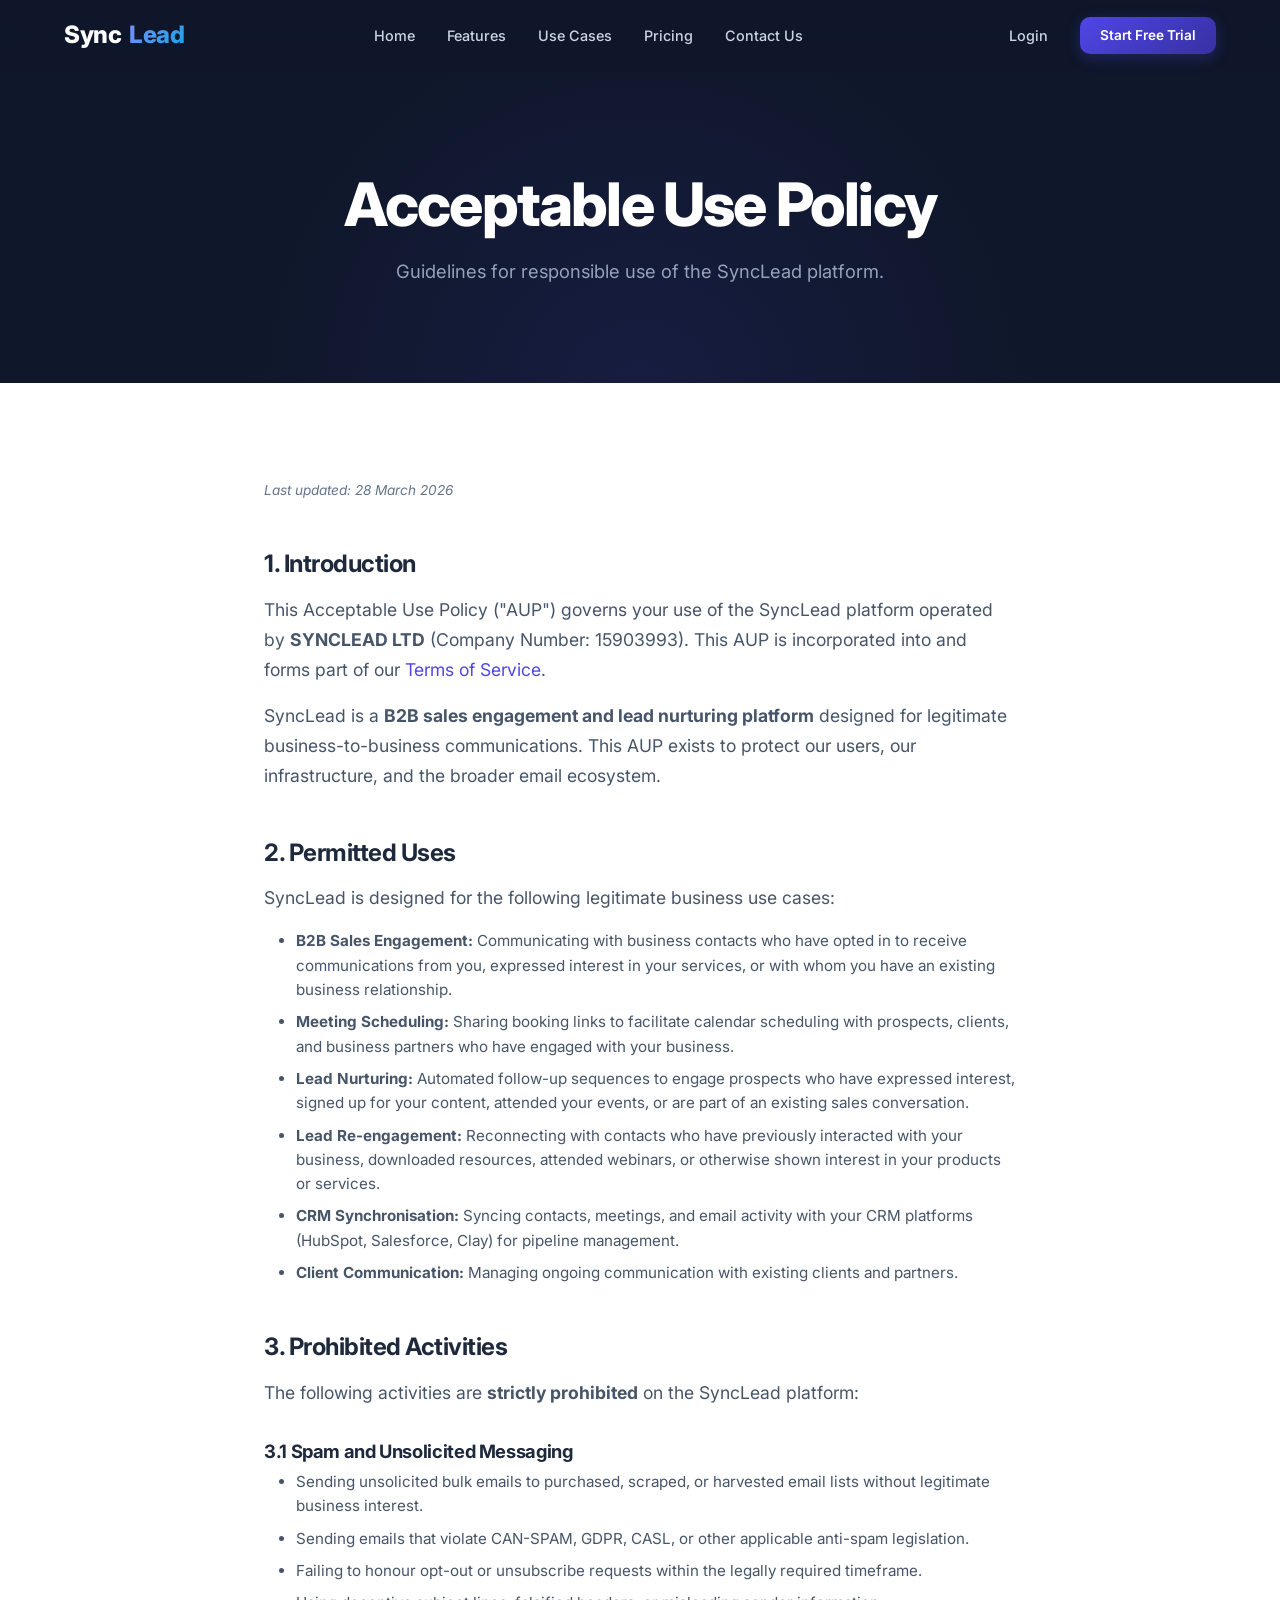
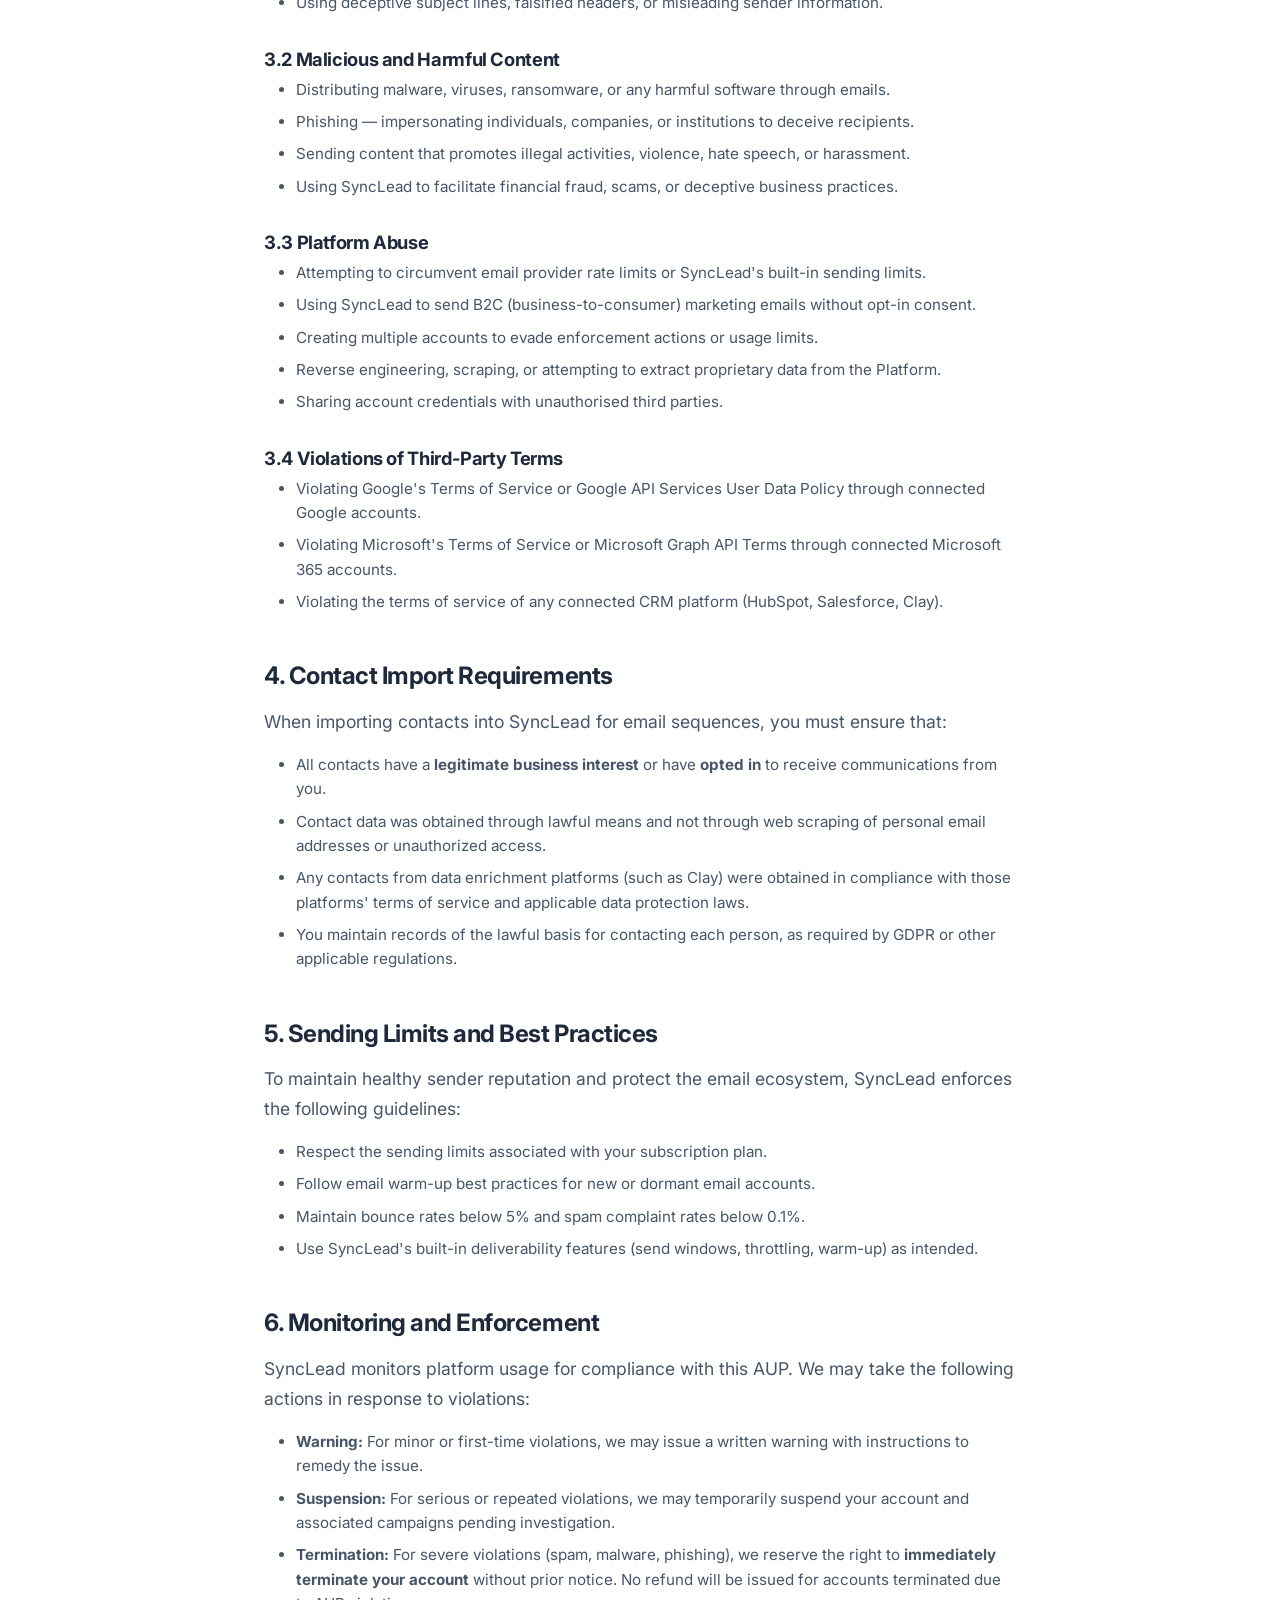
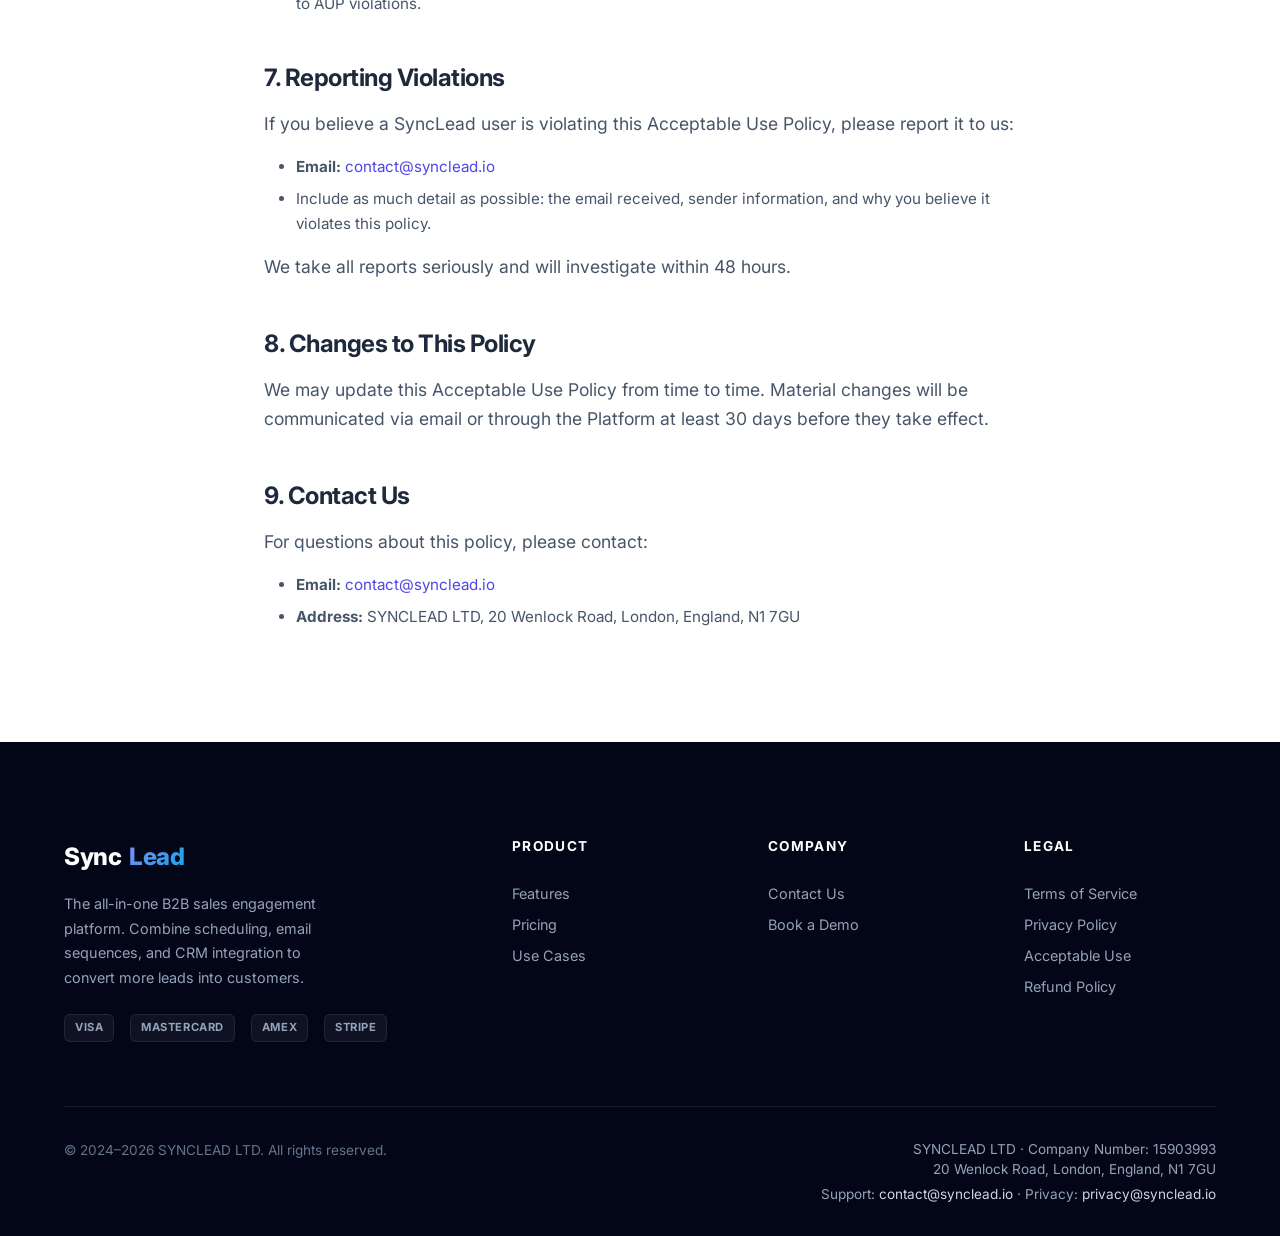
==== commit 3a9ecd21: "Update app links and refine footer layout" ====
--- a/acceptable-use/index.html
+++ b/acceptable-use/index.html
@@ -23,8 +23,8 @@
         <a href="../contact/index.html">Contact Us</a>
       </div>
       <div class="nav-actions" id="nav-actions">
-        <a href="https://calendly.com/mubashar_ali/mubashar" class="btn-login">Login</a>
-        <a href="https://calendly.com/mubashar_ali/mubashar" class="btn btn-primary btn-sm">Start Free Trial</a>
+        <a href="https://app.synclead.io/" class="btn-login">Login</a>
+        <a href="https://app.synclead.io/Register" class="btn btn-primary btn-sm">Start Free Trial</a>
       </div>
       <button class="nav-toggle" id="nav-toggle" aria-label="Toggle navigation">
         <span></span><span></span><span></span>
@@ -179,7 +179,6 @@
           20 Wenlock Road, London, England, N1 7GU</p>
           <p>Support: <a href="mailto:contact@synclead.io">contact@synclead.io</a> &middot; Privacy: <a href="mailto:privacy@synclead.io">privacy@synclead.io</a></p>
         </div>
-        <div class="payment-icons" style="visibility: hidden;"></div>
       </div>
     </div>
   </footer>
--- a/css/index.css
+++ b/css/index.css
@@ -225,7 +225,7 @@
   margin: 0 auto var(--space-3xl);
 }
 
-.section-header .badge {
+.badge {
   display: inline-flex;
   align-items: center;
   gap: var(--space-sm);
@@ -1217,24 +1217,38 @@
   border-top: 1px solid var(--border-dark);
   padding: var(--space-xl) 0;
   display: flex;
-  align-items: center;
+  align-items: flex-end;
   justify-content: space-between;
-  flex-wrap: wrap;
-  gap: var(--space-md);
+  flex-wrap: wrap-reverse;
+  gap: var(--space-xl);
 }
 
 .footer-bottom p {
-  color: var(--text-muted);
-  font-size: 0.8rem;
+  color: var(--text-dark-muted);
+  font-size: 0.85rem;
+  margin: 0;
 }
 
 .footer-legal {
   text-align: right;
+  display: flex;
+  flex-direction: column;
+  gap: var(--space-xs);
 }
 
 .footer-legal p {
-  font-size: 0.8rem;
-  line-height: 1.6;
+  font-size: 0.85rem;
+  color: var(--text-muted);
+  line-height: 1.5;
+}
+
+.footer-legal a {
+  color: var(--text-secondary);
+  transition: color var(--transition-fast);
+}
+
+.footer-legal a:hover {
+  color: var(--text-white);
 }
 
 .payment-icons {
@@ -1619,7 +1633,7 @@
     left: 0;
     right: 0;
     bottom: 0;
-    background: var(--bg-dark);
+    background: #0F172A;
     flex-direction: column;
     align-items: center;
     justify-content: center;
@@ -1666,8 +1680,14 @@
   }
 
   .footer-bottom {
-    flex-direction: column;
+    flex-direction: column-reverse;
+    align-items: center;
+    gap: var(--space-2xl);
+  }
+
+  .footer-legal {
     text-align: center;
+    align-items: center;
   }
 
   .section {
@@ -1679,6 +1699,12 @@
     padding-top: calc(var(--nav-height) + var(--space-2xl));
     padding-bottom: var(--space-2xl);
   }
+
+  .navbar.active {
+    backdrop-filter: none;
+    -webkit-backdrop-filter: none;
+    background: var(--bg-dark); /* Solid background to override the blur */
+  }
 }
 
 @media (max-width: 480px) {
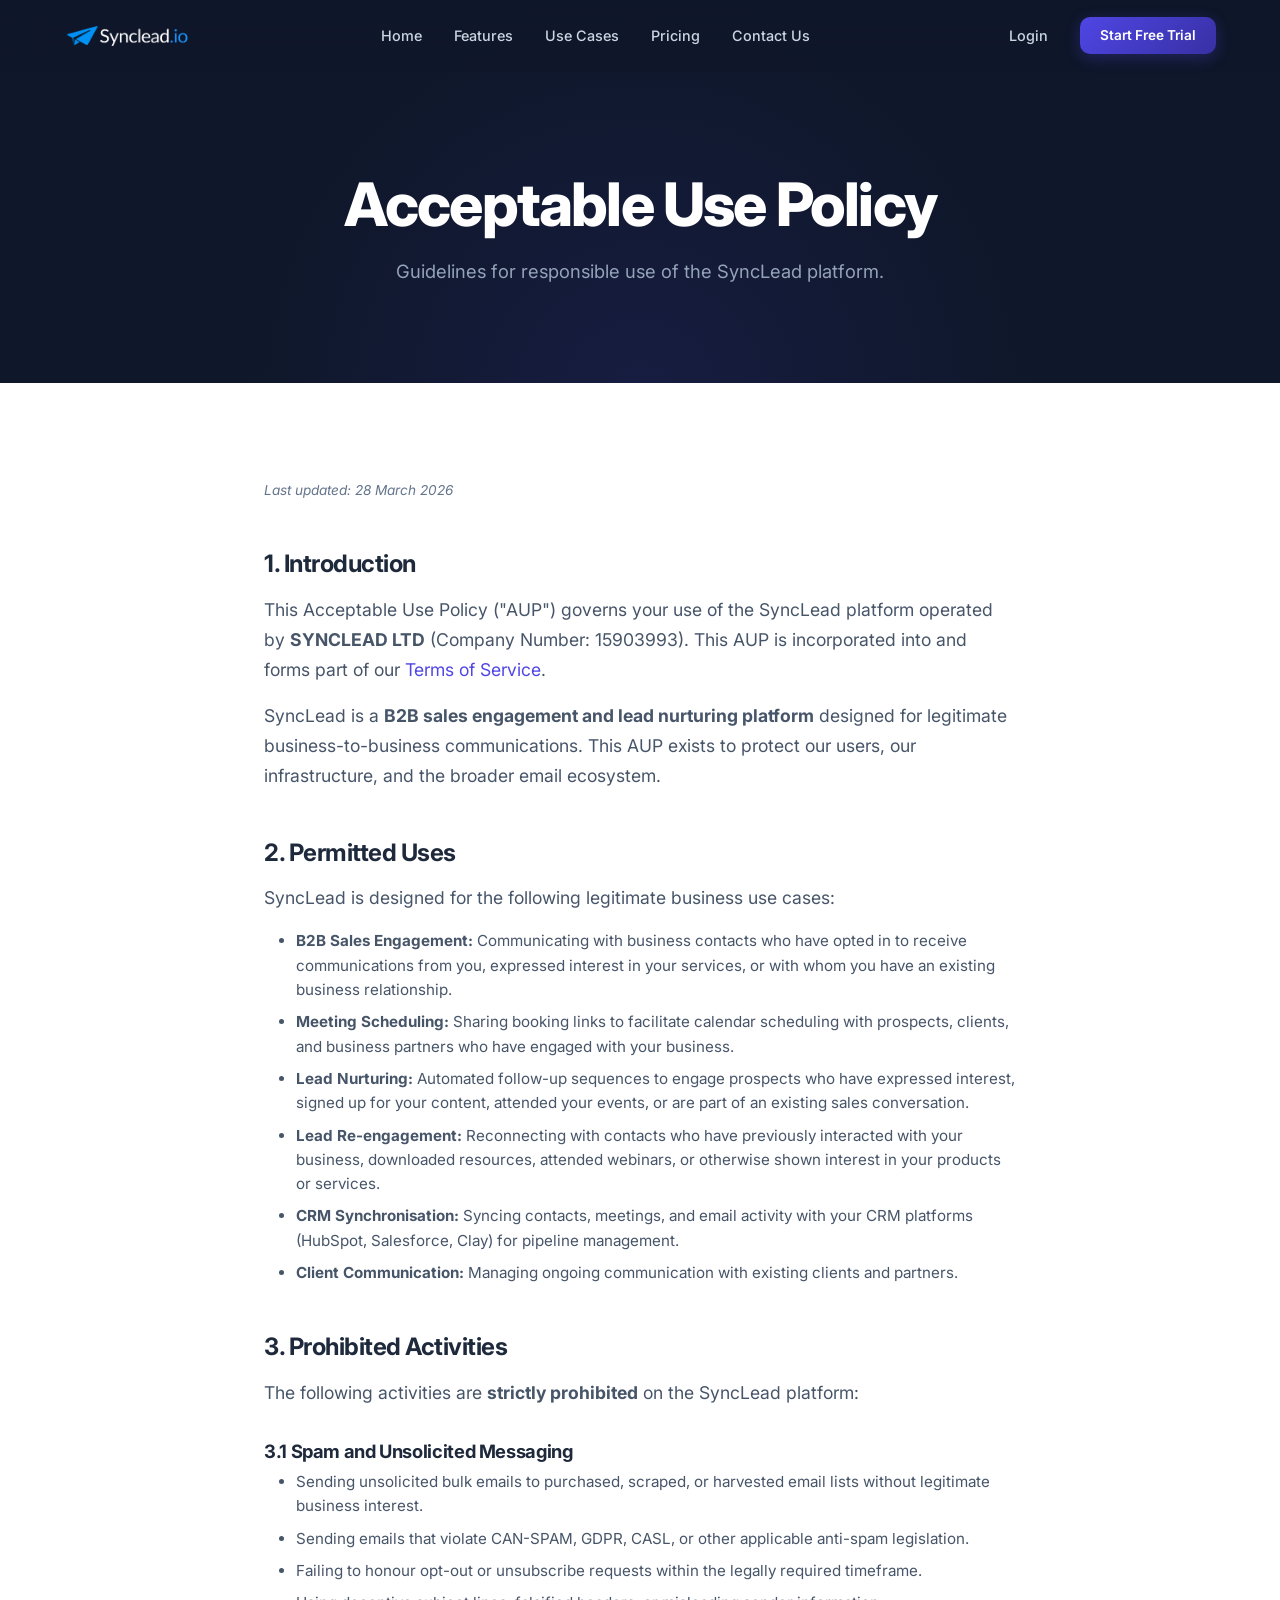
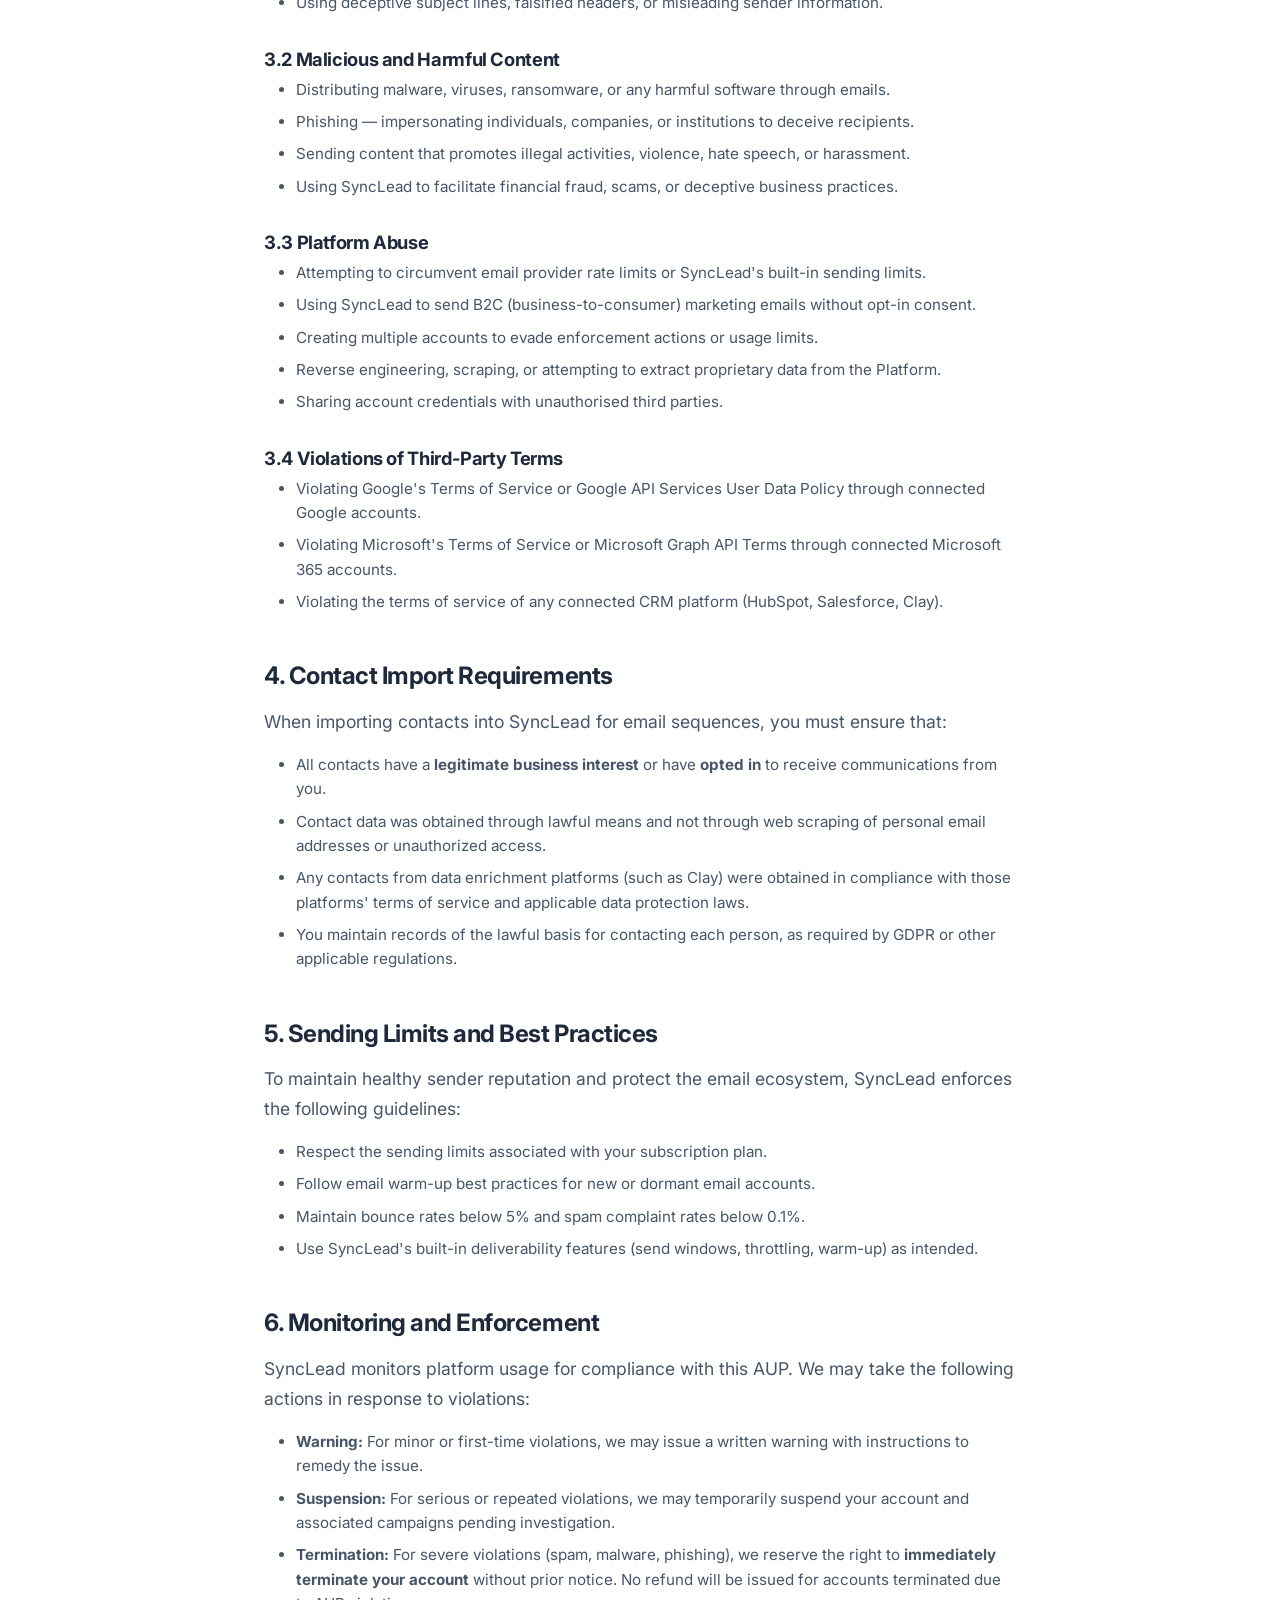
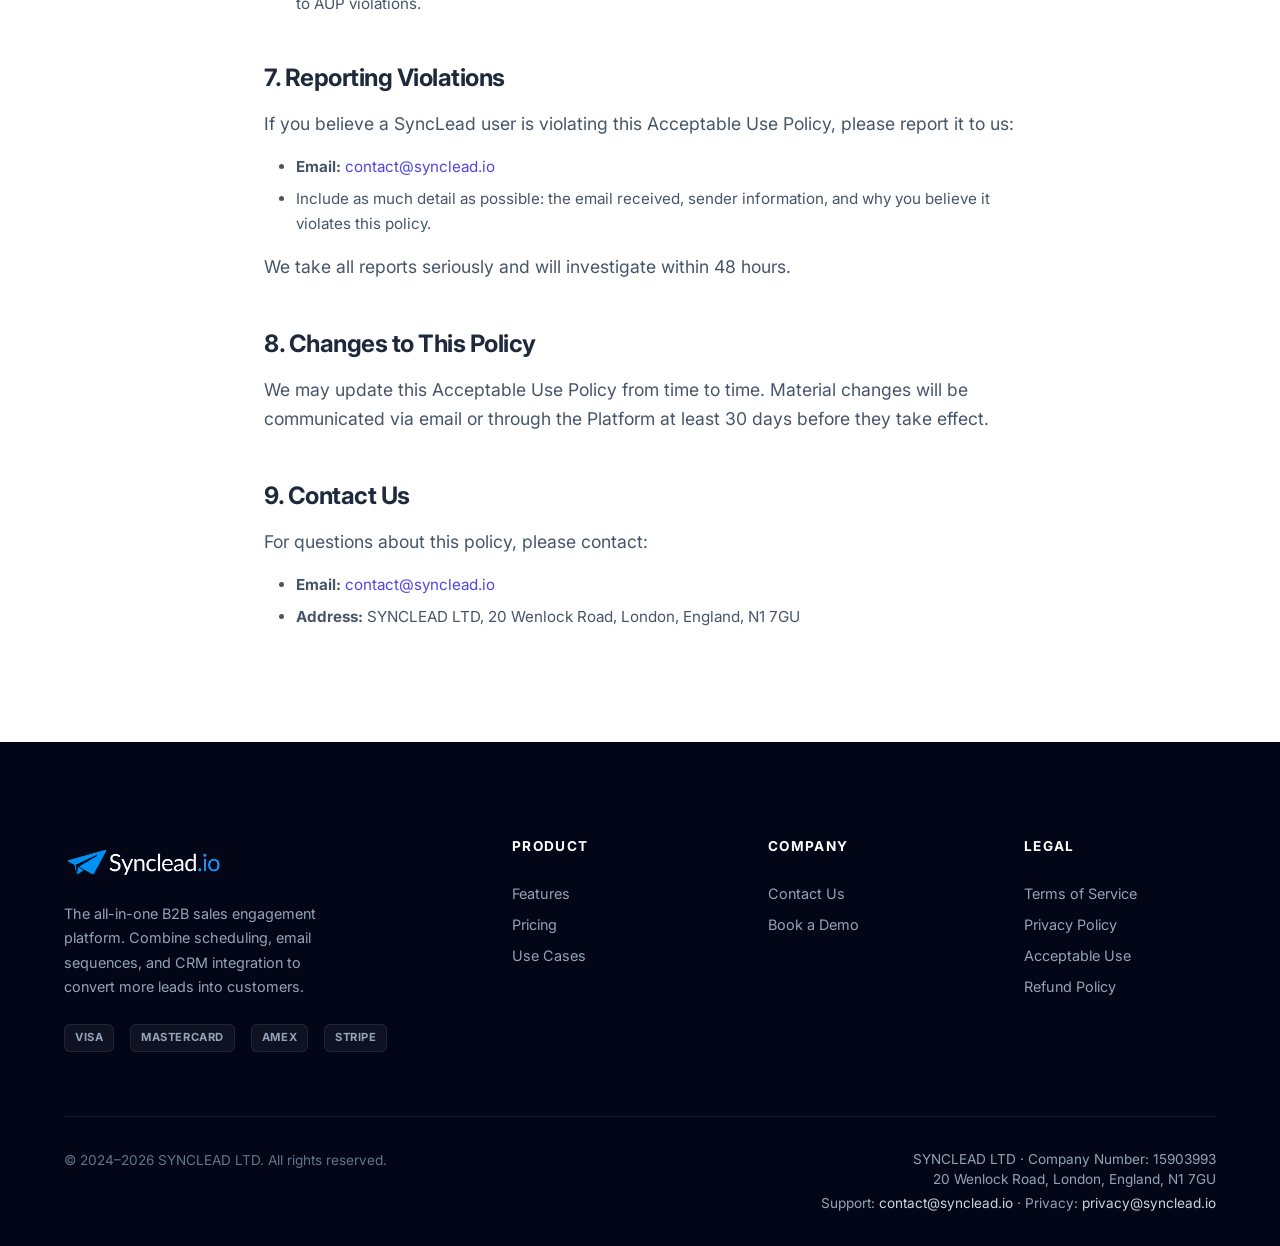
==== commit b376161d: "Update branding: Add logo and custom SVG favicon across all pages" ====
--- a/acceptable-use/index.html
+++ b/acceptable-use/index.html
@@ -8,13 +8,14 @@
   <meta name="author" content="SYNCLEAD LTD">
   <link rel="canonical" href="https://synclead.io/acceptable-use">
   <link rel="stylesheet" href="../css/index.css">
+  <link rel="icon" href="../images/favicon.svg" type="image/svg+xml">
 </head>
 <body>
 
   <!-- Navigation -->
   <nav class="navbar" id="navbar">
     <div class="container">
-      <a href="../index.html" class="nav-logo">Sync<span>Lead</span></a>
+      <a href="../index.html" class="nav-logo"><img src="../images/logo.png" alt="SyncLead Logo"></a>
       <div class="nav-links" id="nav-links">
         <a href="../index.html">Home</a>
         <a href="../features/index.html">Features</a>
@@ -144,7 +145,7 @@
     <div class="container">
       <div class="footer-grid">
         <div class="footer-brand">
-          <div class="nav-logo">Sync<span>Lead</span></div>
+          <div class="nav-logo"><img src="../images/logo.png" alt="SyncLead Logo"></div>
           <p>The all-in-one B2B sales engagement platform. Combine scheduling, email sequences, and CRM integration to convert more leads into customers.</p>
           <div class="payment-icons">
             <span class="payment-icon">Visa</span>
--- a/css/index.css
+++ b/css/index.css
@@ -381,12 +381,10 @@
   align-items: center;
   gap: var(--space-sm);
 }
-
-.nav-logo span {
-  background: linear-gradient(135deg, var(--primary-light), var(--secondary));
-  -webkit-background-clip: text;
-  -webkit-text-fill-color: transparent;
-  background-clip: text;
+.nav-logo img {
+  height: 38px;
+  width: auto;
+  object-fit: contain;
 }
 
 .nav-links {
@@ -1182,7 +1180,8 @@
   margin-bottom: var(--space-3xl);
 }
 
-.footer-brand .nav-logo {
+.footer-brand .nav-logo img {
+  height: 48px;
   margin-bottom: var(--space-md);
 }
 
